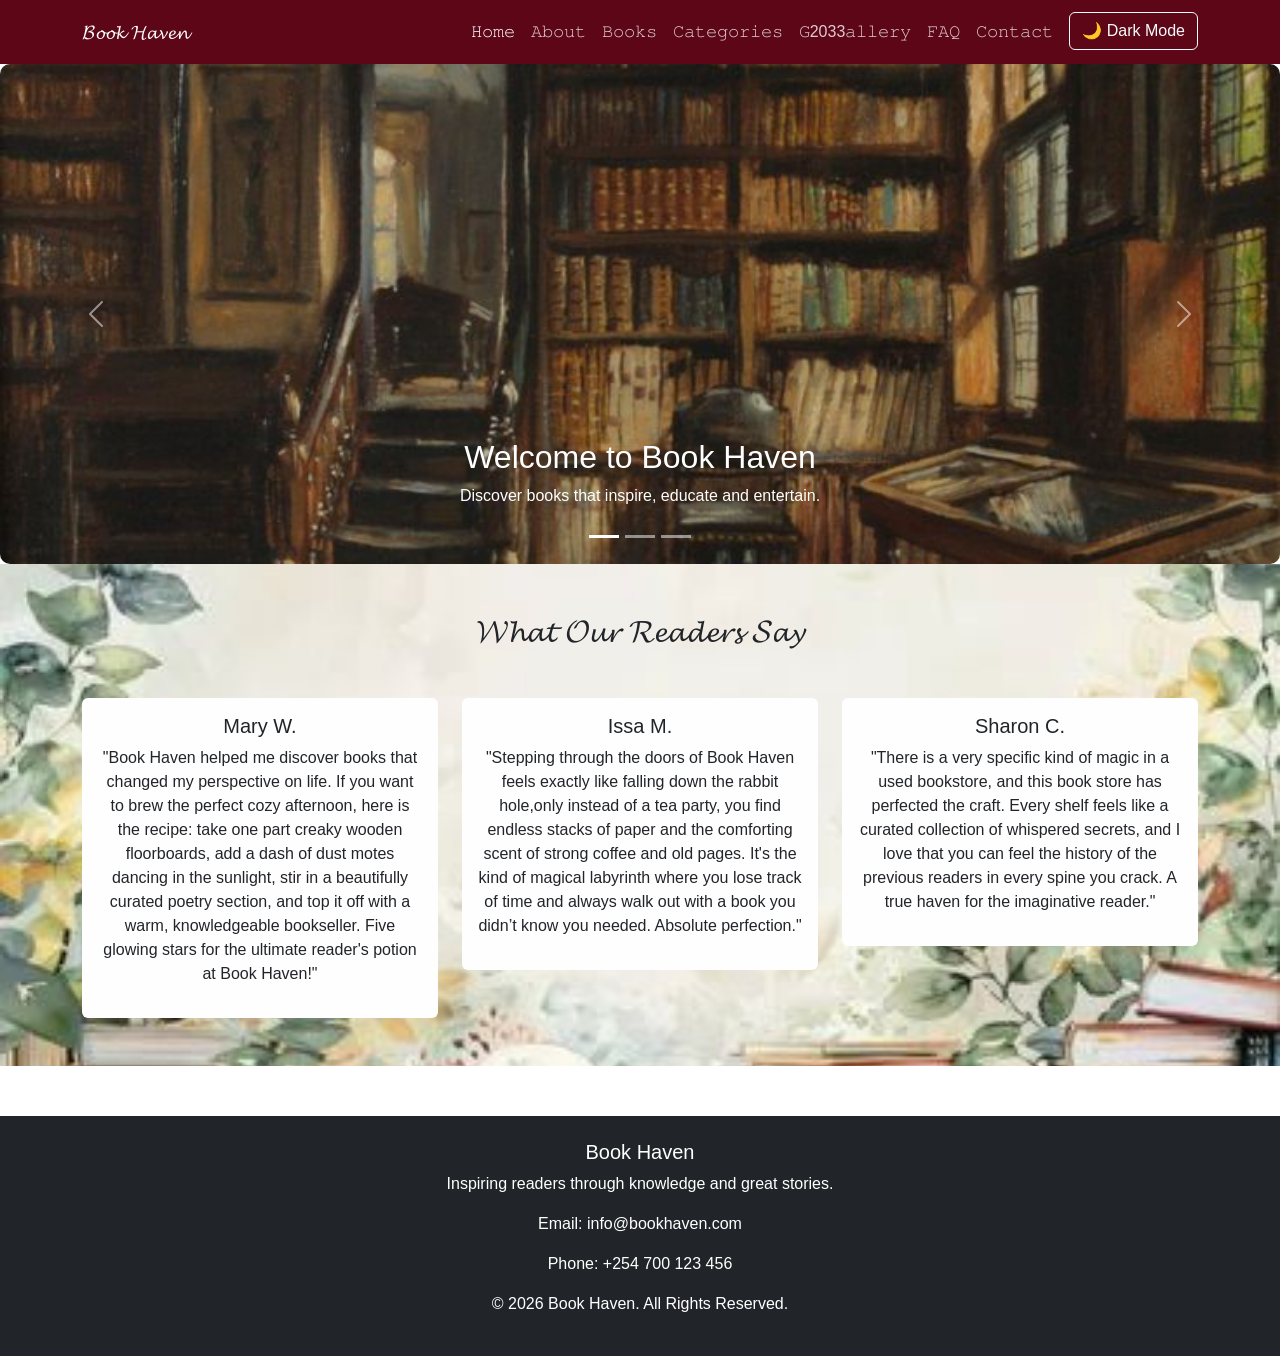
==== OnlineBookStore/index.html @ c1f51746 "Edited books page" ====
<!DOCTYPE html>
<html lang="en">
<head>
    <meta charset="UTF-8">
    <meta name="viewport" content="width=device-width, initial-scale=1.0">
    <title>Book Haven by Candy :) - Home</title>
    <link href="https://cdn.jsdelivr.net/npm/bootstrap@5.3.3/dist/css/bootstrap.min.css" rel="stylesheet">
    <link rel="stylesheet" href="css/style.css">
</head>
<body>

    <nav class="navbar navbar-expand-lg navbar-dark custom-navbar">
        <div class="container">
            <a class="navbar-brand" href="index.html">𝓑𝓸𝓸𝓴 𝓗𝓪𝓿𝓮𝓷</a>
            <button class="navbar-toggler" type="button" data-bs-toggle="collapse" data-bs-target="#navbarNav">
                <span class="navbar-toggler-icon"></span>
            </button>
            <div class="collapse navbar-collapse" id="navbarNav">
                <ul class="navbar-nav ms-auto">
                    <li class="nav-item">
                        <a class="nav-link active" href="index.html">𝙷𝚘𝚖𝚎</a>
                    </li>
                    <li class="nav-item">
                        <a class="nav-link" href="about.html">𝙰𝚋𝚘𝚞𝚝</a>
                    </li>
                    <li class="nav-item">
                        <a class="nav-link" href="books.html">𝙱𝚘𝚘𝚔𝚜</a>
                    </li>
                    <li class="nav-item">
                        <a class="nav-link" href="categories.html">𝙲𝚊𝚝𝚎𝚐𝚘𝚛𝚒𝚎𝚜</a>
                    </li>
                    <li class="nav-item">
                        <a class="nav-link" href="gallery.html">𝙶2033𝚊𝚕𝚕𝚎𝚛𝚢</a>
                    </li>
                    <li class="nav-item">
                        <a class="nav-link" href="faq.html">𝙵𝙰𝚀</a>
                    </li>
                    <li class="nav-item">
                        <a class="nav-link" href="contact.html">𝙲𝚘𝚗𝚝𝚊𝚌𝚝</a>
                    </li>
                    <li class="nav-item ms-2">
                        <button id="themeBtn" class="btn btn-outline-light">
                            🌙 Dark Mode
                        </button>
                    </li>
                </ul>
            </div>
        </div>
    </nav>

    <div id="bookCarousel" class="carousel slide" data-bs-ride="carousel">
        <div class="carousel-indicators">
            <button type="button" data-bs-target="#bookCarousel" data-bs-slide-to="0" class="active"></button>
            <button type="button" data-bs-target="#bookCarousel" data-bs-slide-to="1"></button>
            <button type="button" data-bs-target="#bookCarousel" data-bs-slide-to="2"></button>
        </div>
        <div class="carousel-inner">
            <div class="carousel-item active">
                <img src="images/carousel1.jpg" class="d-block w-100" alt="Book Haven Collection">
                <div class="carousel-caption d-none d-md-block">
                    <h2>Welcome to Book Haven</h2>
                    <p>Discover books that inspire, educate and entertain.</p>
                </div>
            </div>
            <div class="carousel-item">
                <img src="images/carousel2.jpg" class="d-block w-100" alt="Library Collection">
                <div class="carousel-caption d-none d-md-block">
                    <h2>Explore Amazing Books</h2>
                    <p>From fiction to self-help, find your next great read.</p>
                </div>
            </div>
            <div class="carousel-item">
                <img src="images/carousel3.jpg" class="d-block w-100" alt="Reading Corner">
                <div class="carousel-caption d-none d-md-block">
                    <h2>Your Reading Journey Starts Here</h2>
                    <p>Browse our collection and discover something new today.</p>
                </div>
            </div>
        </div>
        <button class="carousel-control-prev" type="button" data-bs-target="#bookCarousel" data-bs-slide="prev">
            <span class="carousel-control-prev-icon"></span>
            <span class="visually-hidden">Previous</span>
        </button>
        <button class="carousel-control-next" type="button" data-bs-target="#bookCarousel" data-bs-slide="next">
            <span class="carousel-control-next-icon"></span>
            <span class="visually-hidden">Next</span>
        </button>
    </div>

    <section class="testimonials py-5">
        <div class="container">
            <h2 class="text-center mb-5">𝓦𝓱𝓪𝓽 𝓞𝓾𝓻 𝓡𝓮𝓪𝓭𝓮𝓻𝓼 𝓢𝓪𝔂</h2>
            <div class="row g-4">
                <div class="col-md-4">
                    <div class="card p-3 text-center">
                        <h5>Mary W.</h5>
                        <p>"Book Haven helped me discover books that changed my perspective on life. If you want to brew the perfect cozy afternoon, here is the recipe: take one part creaky wooden floorboards, add a dash of dust motes dancing in the sunlight, stir in a beautifully curated poetry section, and top it off with a warm, knowledgeable bookseller. Five glowing stars for the ultimate reader's potion at Book Haven!"</p>
                    </div>
                </div>
                <div class="col-md-4">
                    <div class="card p-3 text-center">
                        <h5>Issa M.</h5>
                        <p>"Stepping through the doors of Book Haven feels exactly like falling down the rabbit hole,only instead of a tea party, you find endless stacks of paper and the comforting scent of strong coffee and old pages. It's the kind of magical labyrinth where you lose track of time and always walk out with a book you didn’t know you needed. Absolute perfection."</p>
                    </div>
                </div>
                <div class="col-md-4">
                    <div class="card p-3 text-center">
                        <h5>Sharon C.</h5>
                        <p>"There is a very specific kind of magic in a used bookstore, and this book store has perfected the craft. Every shelf feels like a curated collection of whispered secrets, and I love that you can feel the history of the previous readers in every spine you crack. A true haven for the imaginative reader."</p>
                    </div>
                </div>
            </div>
        </div>
    </section>

    <footer class="bg-dark text-white text-center p-4">
        <h5>Book Haven</h5>
        <p>Inspiring readers through knowledge and great stories.</p>
        <p>Email: info@bookhaven.com</p>
        <p>Phone: +254 700 123 456</p>
        <p>&copy; 2026 Book Haven. All Rights Reserved.</p>
    </footer>

    <script src="https://cdn.jsdelivr.net/npm/bootstrap@5.3.3/dist/js/bootstrap.bundle.min.js"></script>
    <script src="js/script.js"></script>
    <button id="topBtn" class="btn btn-primary">↑ Top</button>
</body>
</html>
---- OnlineBookStore/css/style.css ----
body {
    font-family: Arial, sans-serif;
}

.hero {
    min-height: 70vh;
}

footer {
    margin-top: 50px;
}
.card-img-top {
    width: 100%;
    object-fit: contain;
}
body {
    font-family: Arial, sans-serif;
}

.card img {
    height: 300px;
    object-fit: cover;
}

footer {
    margin-top: 50px;
}
.card-img-top {
    height: 350px;
    object-fit: cover;
}
.dark-mode {
    background-color: #121212;
    color: white;
}

.dark-mode .card {
    background-color: #1e1e1e;
    color: white;
}

.dark-mode footer {
    background-color: #000;

}
body {
    font-family: Arial, sans-serif;
}

.card-img-top {
    height: 350px;
    object-fit: cover;
}

.card {
    transition: transform 0.3s;
}

.card:hover {
    transform: scale(1.03);
}

.hero {
    min-height: 70vh;
}

footer {
    margin-top: 50px;
}

.dark-mode {
    background-color: #121212;
    color: white;
}

.dark-mode .card {
    background-color: #1e1e1e;
    color: white;
}

.dark-mode .navbar {
    background-color: #000 !important;
}

.dark-mode footer {
    background-color: #000;
}
.carousel-item img {
    object-fit: cover;
}

@media (max-width: 768px) {

    .carousel-item img {
        height: 300px;
    }

    h1 {
        font-size: 2rem;
    }

    h2 {
        font-size: 1.7rem;
    }
}
#topBtn {
    position: fixed;
    bottom: 20px;
    right: 20px;
    display: none;
}
.btn {
    transition: 0.3s;
}

.btn:hover {
    transform: scale(1.05);
}
.carousel-item img {
    height: 500px;
    object-fit: cover;
    border-radius: 10px;
}
.testimonials {
    background-image: url("../images/background1.jpg");
    background-size: cover;
    background-position: center;
    background-repeat: no-repeat;
    padding: 80px 0;
}
.testimonials .card {
    background-color: rgb(255, 254, 254);
    border: none;
}
.custom-navbar {
    background-color: #5c0618 !important;
    background-image: none !important;
    padding: 12px 0;
}

.custom-navbar .nav-link {
    color: rgba(255, 255, 255, 0.8) !important;
}

.custom-navbar .nav-link.active, 
.custom-navbar .nav-link:hover {
    color: #ffffff !important;
}

.custom-navbar .navbar-brand {
    color: #ffffff !important;
}

.book-img-container {
    height: 350px;
    overflow: hidden;
    background-color: #f8f9fa;
    display: flex;
    align-items: center;
    justify-content: center;
}

.book-cover {
    width: auto;
    height: 100%;
    object-fit: contain;
    transition: transform 0.3s ease;
    padding: 15px;
}

.card:hover .book-cover {
    transform: scale(1.04);
}
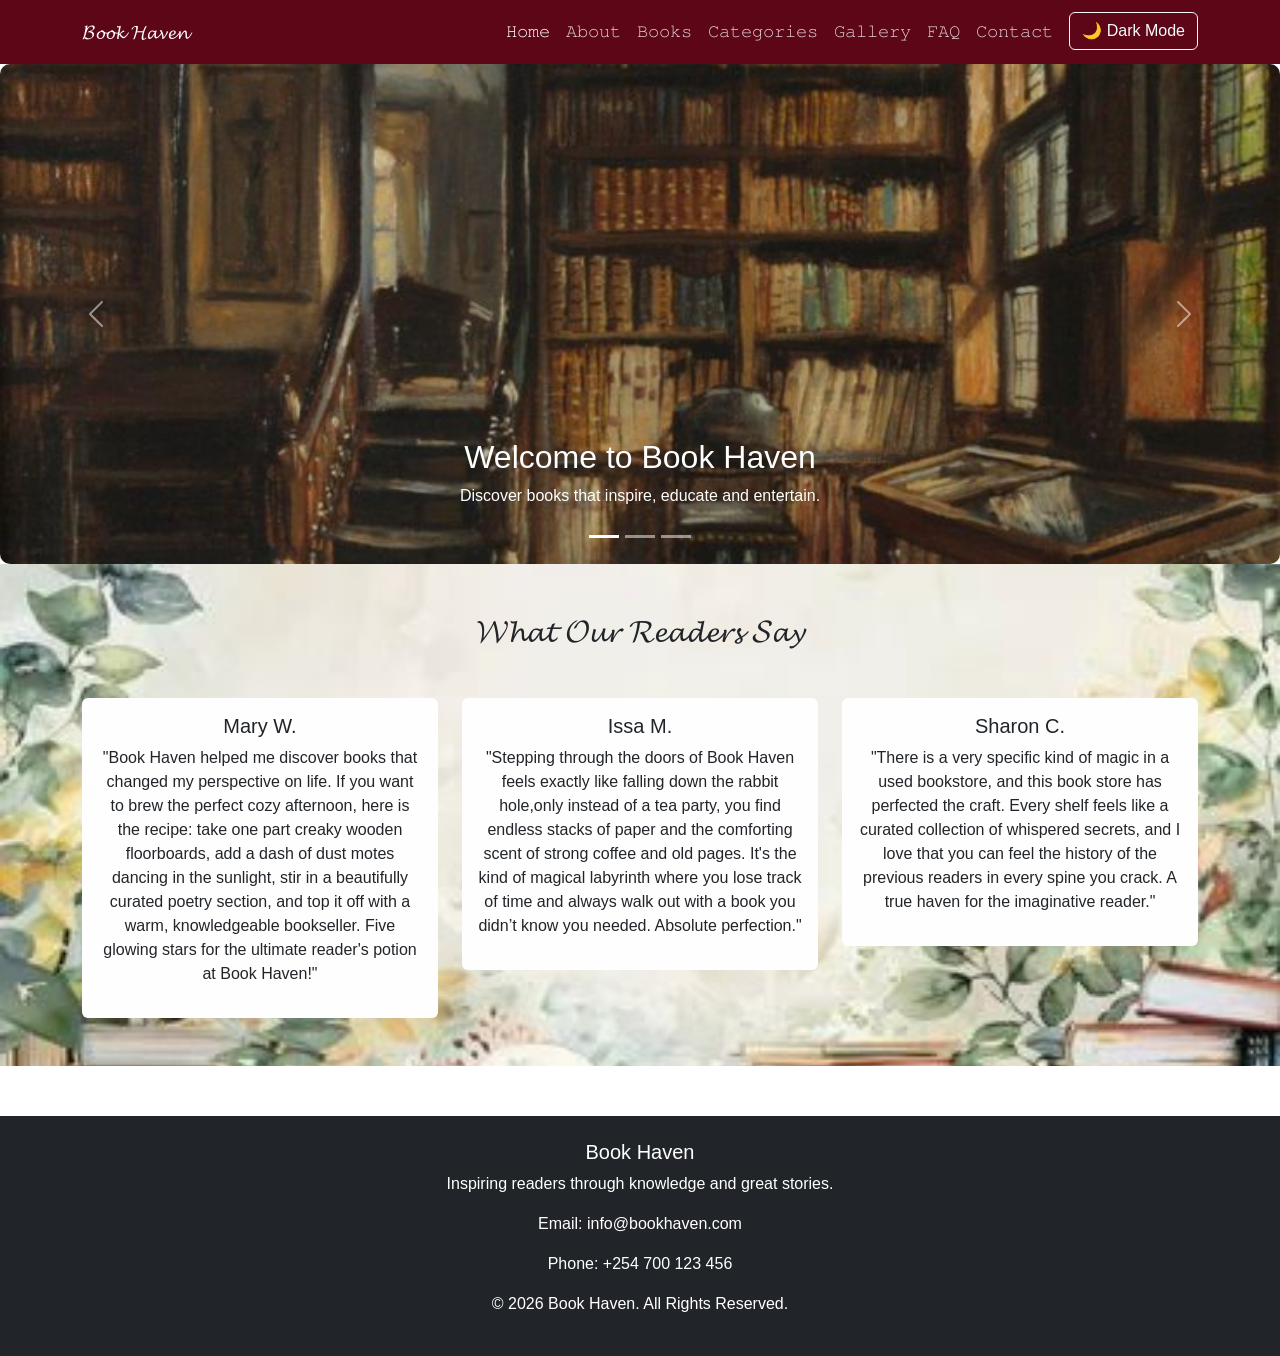
==== commit 5f5e4fb0: "Fixed Gallery name" ====
--- a/OnlineBookStore/index.html
+++ b/OnlineBookStore/index.html
@@ -30,7 +30,7 @@
                         <a class="nav-link" href="categories.html">𝙲𝚊𝚝𝚎𝚐𝚘𝚛𝚒𝚎𝚜</a>
                     </li>
                     <li class="nav-item">
-                        <a class="nav-link" href="gallery.html">𝙶2033𝚊𝚕𝚕𝚎𝚛𝚢</a>
+                        <a class="nav-link" href="gallery.html">𝙶𝚊𝚕𝚕𝚎𝚛𝚢</a>
                     </li>
                     <li class="nav-item">
                         <a class="nav-link" href="faq.html">𝙵𝙰𝚀</a>
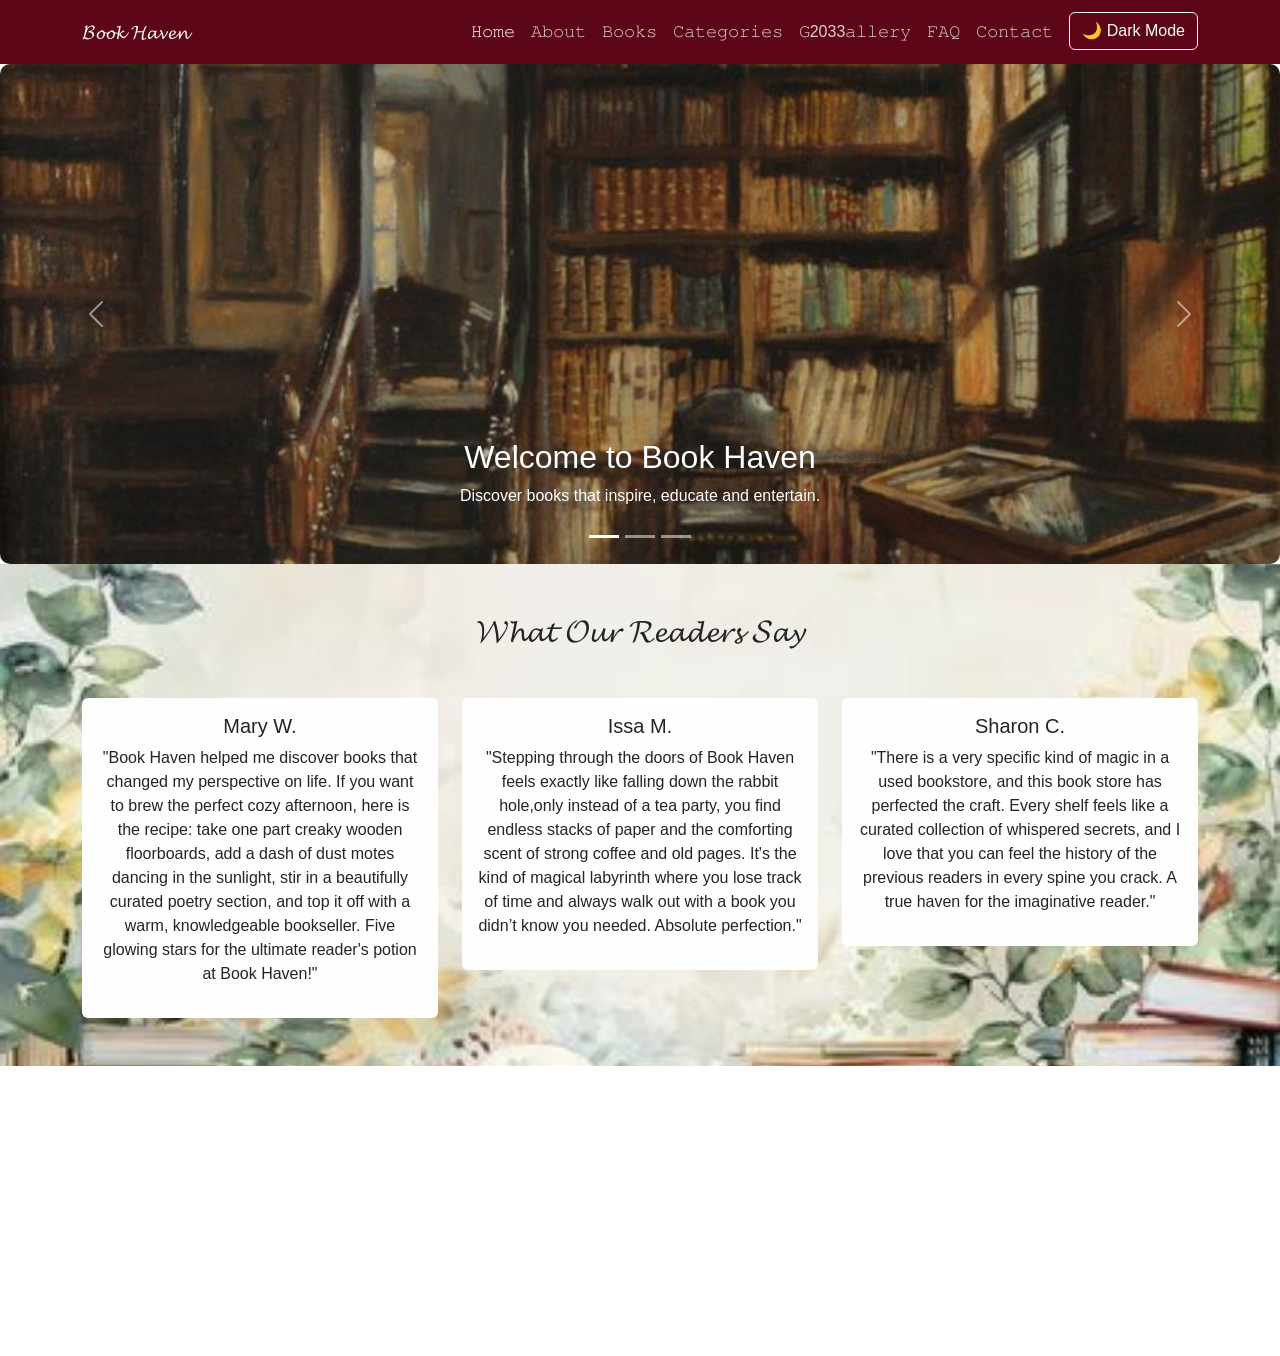
==== commit fa5371b6: "Fixed footer" ====
--- a/OnlineBookStore/index.html
+++ b/OnlineBookStore/index.html
@@ -30,7 +30,7 @@
                         <a class="nav-link" href="categories.html">𝙲𝚊𝚝𝚎𝚐𝚘𝚛𝚒𝚎𝚜</a>
                     </li>
                     <li class="nav-item">
-                        <a class="nav-link" href="gallery.html">𝙶𝚊𝚕𝚕𝚎𝚛𝚢</a>
+                        <a class="nav-link" href="gallery.html">𝙶2033𝚊𝚕𝚕𝚎𝚛𝚢</a>
                     </li>
                     <li class="nav-item">
                         <a class="nav-link" href="faq.html">𝙵𝙰𝚀</a>
@@ -113,7 +113,7 @@
         </div>
     </section>
 
-    <footer class="bg-dark text-white text-center p-4">
+    <footer class="custom-footer text-white text-center p-4">
         <h5>Book Haven</h5>
         <p>Inspiring readers through knowledge and great stories.</p>
         <p>Email: info@bookhaven.com</p>
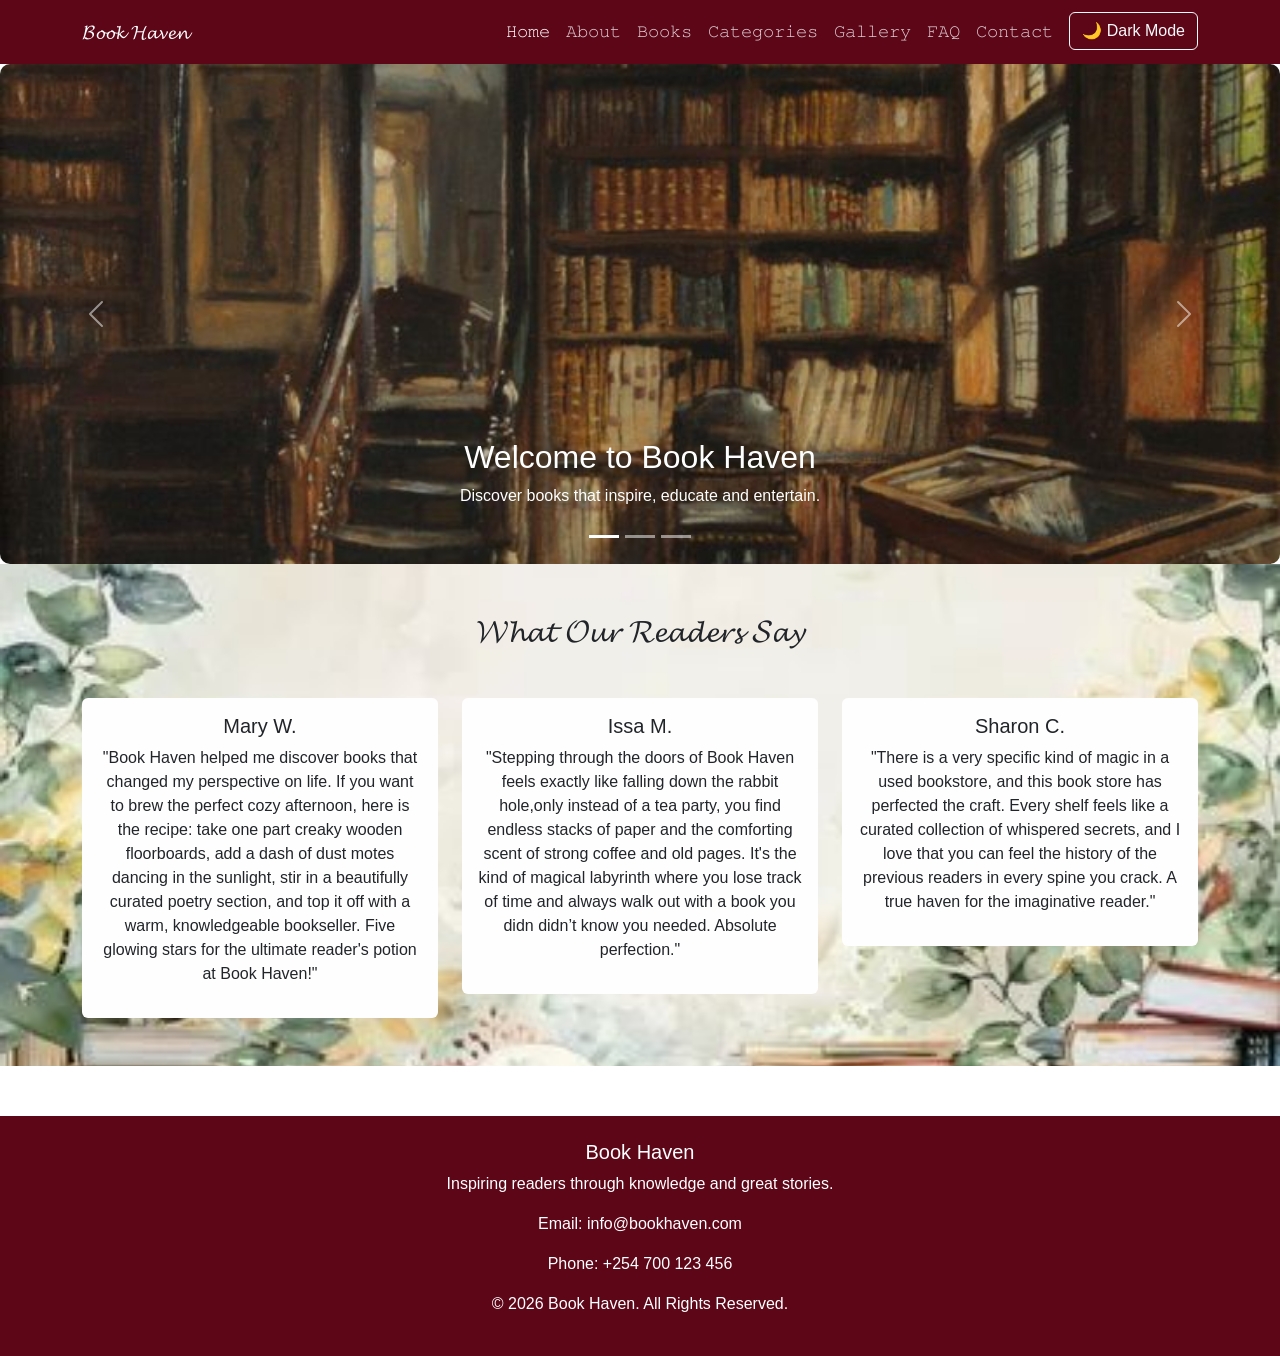
==== commit 015604a3: "Added colour to footer to match navbar" ====
--- a/OnlineBookStore/index.html
+++ b/OnlineBookStore/index.html
@@ -30,7 +30,7 @@
                         <a class="nav-link" href="categories.html">𝙲𝚊𝚝𝚎𝚐𝚘𝚛𝚒𝚎𝚜</a>
                     </li>
                     <li class="nav-item">
-                        <a class="nav-link" href="gallery.html">𝙶2033𝚊𝚕𝚕𝚎𝚛𝚢</a>
+                        <a class="nav-link" href="gallery.html">𝙶𝚊𝚕𝚕𝚎𝚛𝚢</a>
                     </li>
                     <li class="nav-item">
                         <a class="nav-link" href="faq.html">𝙵𝙰𝚀</a>
@@ -100,7 +100,7 @@
                 <div class="col-md-4">
                     <div class="card p-3 text-center">
                         <h5>Issa M.</h5>
-                        <p>"Stepping through the doors of Book Haven feels exactly like falling down the rabbit hole,only instead of a tea party, you find endless stacks of paper and the comforting scent of strong coffee and old pages. It's the kind of magical labyrinth where you lose track of time and always walk out with a book you didn’t know you needed. Absolute perfection."</p>
+                        <p>"Stepping through the doors of Book Haven feels exactly like falling down the rabbit hole,only instead of a tea party, you find endless stacks of paper and the comforting scent of strong coffee and old pages. It's the kind of magical labyrinth where you lose track of time and always walk out with a book you didn didn’t know you needed. Absolute perfection."</p>
                     </div>
                 </div>
                 <div class="col-md-4">
--- a/OnlineBookStore/css/style.css
+++ b/OnlineBookStore/css/style.css
@@ -151,6 +151,11 @@
     color: #ffffff !important;
 }
 
+.custom-footer {
+    background-color: #5c0618 !important;
+    background-image: none !important;
+}
+
 .book-img-container {
     height: 350px;
     overflow: hidden;
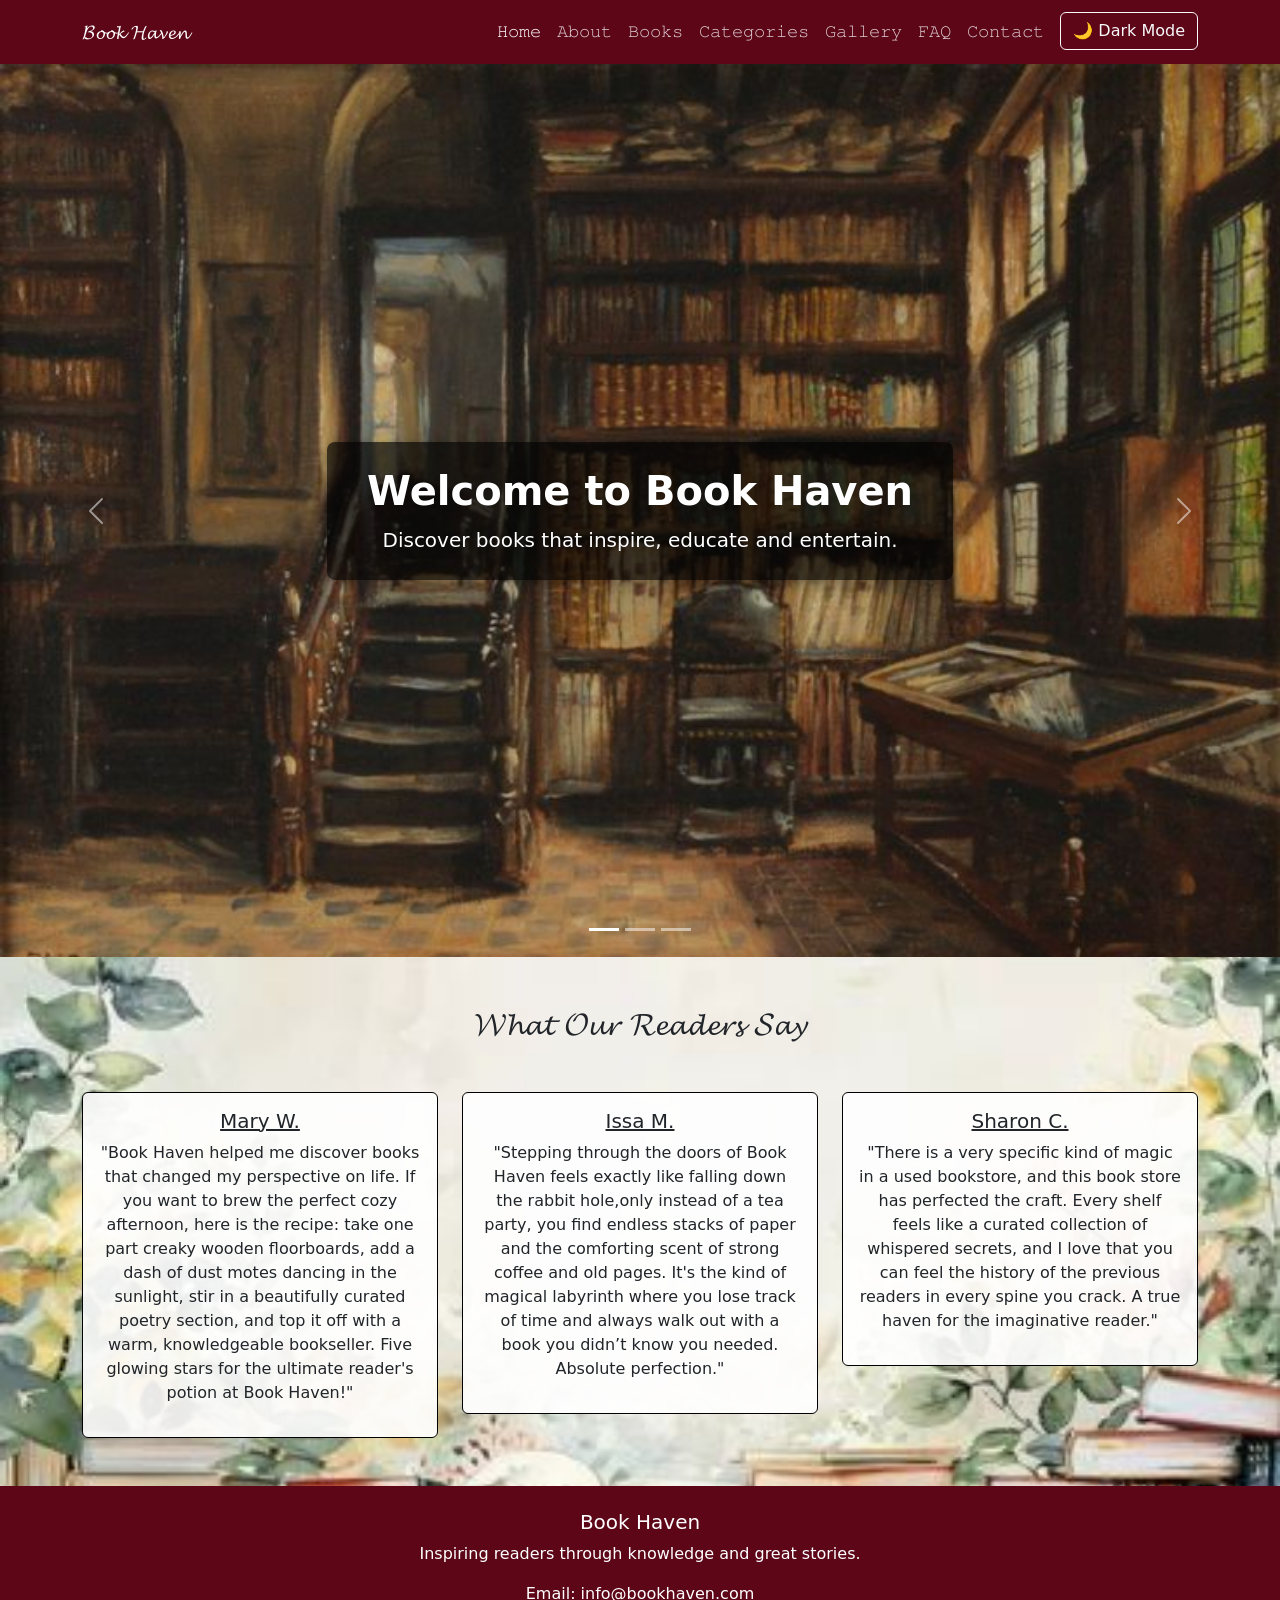
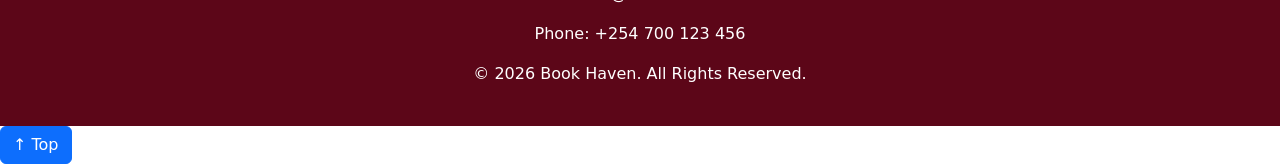
==== commit cc6f31e1: "Edited carousel" ====
--- a/OnlineBookStore/index.html
+++ b/OnlineBookStore/index.html
@@ -57,23 +57,29 @@
         <div class="carousel-inner">
             <div class="carousel-item active">
                 <img src="images/carousel1.jpg" class="d-block w-100" alt="Book Haven Collection">
-                <div class="carousel-caption d-none d-md-block">
-                    <h2>Welcome to Book Haven</h2>
-                    <p>Discover books that inspire, educate and entertain.</p>
+                <div class="carousel-caption">
+                    <div class="caption-box">
+                        <h2>Welcome to Book Haven</h2>
+                        <p>Discover books that inspire, educate and entertain.</p>
+                    </div>
                 </div>
             </div>
             <div class="carousel-item">
                 <img src="images/carousel2.jpg" class="d-block w-100" alt="Library Collection">
-                <div class="carousel-caption d-none d-md-block">
-                    <h2>Explore Amazing Books</h2>
-                    <p>From fiction to self-help, find your next great read.</p>
+                <div class="carousel-caption">
+                    <div class="caption-box">
+                        <h2>Explore Amazing Books</h2>
+                        <p>From fiction to self-help, find your next great read.</p>
+                    </div>
                 </div>
             </div>
             <div class="carousel-item">
                 <img src="images/carousel3.jpg" class="d-block w-100" alt="Reading Corner">
-                <div class="carousel-caption d-none d-md-block">
-                    <h2>Your Reading Journey Starts Here</h2>
-                    <p>Browse our collection and discover something new today.</p>
+                <div class="carousel-caption">
+                    <div class="caption-box">
+                        <h2>Your Reading Journey Starts Here</h2>
+                        <p>Browse our collection and discover something new today.</p>
+                    </div>
                 </div>
             </div>
         </div>
@@ -100,7 +106,7 @@
                 <div class="col-md-4">
                     <div class="card p-3 text-center">
                         <h5>Issa M.</h5>
-                        <p>"Stepping through the doors of Book Haven feels exactly like falling down the rabbit hole,only instead of a tea party, you find endless stacks of paper and the comforting scent of strong coffee and old pages. It's the kind of magical labyrinth where you lose track of time and always walk out with a book you didn didn’t know you needed. Absolute perfection."</p>
+                        <p>"Stepping through the doors of Book Haven feels exactly like falling down the rabbit hole,only instead of a tea party, you find endless stacks of paper and the comforting scent of strong coffee and old pages. It's the kind of magical labyrinth where you lose track of time and always walk out with a book you didn’t know you needed. Absolute perfection."</p>
                     </div>
                 </div>
                 <div class="col-md-4">
--- a/OnlineBookStore/css/style.css
+++ b/OnlineBookStore/css/style.css
@@ -1,159 +1,110 @@
-body {
-    font-family: Arial, sans-serif;
-}
+@import url('https://fonts.googleapis.com/css2?family=Playfair+Display:ital,wght@1,700&display=swap');
 
-.hero {
-    min-height: 70vh;
-}
-
-footer {
-    margin-top: 50px;
-}
-.card-img-top {
-    width: 100%;
-    object-fit: contain;
-}
-body {
-    font-family: Arial, sans-serif;
-}
-
-.card img {
-    height: 300px;
-    object-fit: cover;
-}
-
-footer {
-    margin-top: 50px;
-}
-.card-img-top {
-    height: 350px;
-    object-fit: cover;
-}
-.dark-mode {
-    background-color: #121212;
-    color: white;
-}
-
-.dark-mode .card {
-    background-color: #1e1e1e;
-    color: white;
-}
-
-.dark-mode footer {
-    background-color: #000;
-
-}
-body {
-    font-family: Arial, sans-serif;
-}
-
-.card-img-top {
-    height: 350px;
-    object-fit: cover;
-}
-
-.card {
-    transition: transform 0.3s;
-}
-
-.card:hover {
-    transform: scale(1.03);
-}
-
-.hero {
-    min-height: 70vh;
-}
-
-footer {
-    margin-top: 50px;
-}
-
-.dark-mode {
-    background-color: #121212;
-    color: white;
-}
-
-.dark-mode .card {
-    background-color: #1e1e1e;
-    color: white;
-}
-
-.dark-mode .navbar {
-    background-color: #000 !important;
-}
-
-.dark-mode footer {
-    background-color: #000;
-}
-.carousel-item img {
-    object-fit: cover;
-}
-
-@media (max-width: 768px) {
-
-    .carousel-item img {
-        height: 300px;
-    }
-
-    h1 {
-        font-size: 2rem;
-    }
-
-    h2 {
-        font-size: 1.7rem;
-    }
-}
-#topBtn {
-    position: fixed;
-    bottom: 20px;
-    right: 20px;
-    display: none;
-}
-.btn {
-    transition: 0.3s;
-}
-
-.btn:hover {
-    transform: scale(1.05);
-}
-.carousel-item img {
-    height: 500px;
-    object-fit: cover;
-    border-radius: 10px;
-}
-.testimonials {
-    background-image: url("../images/background1.jpg");
-    background-size: cover;
-    background-position: center;
-    background-repeat: no-repeat;
-    padding: 80px 0;
-}
-.testimonials .card {
-    background-color: rgb(255, 254, 254);
-    border: none;
-}
-.custom-navbar {
+.custom-navbar, 
+nav.navbar, 
+.navbar.navbar-expand-lg {
     background-color: #5c0618 !important;
     background-image: none !important;
     padding: 12px 0;
 }
 
-.custom-navbar .nav-link {
+.custom-navbar .nav-link,
+nav.navbar .nav-link {
     color: rgba(255, 255, 255, 0.8) !important;
 }
 
 .custom-navbar .nav-link.active, 
-.custom-navbar .nav-link:hover {
+.custom-navbar .nav-link:hover,
+nav.navbar .nav-link.active,
+nav.navbar .nav-link:hover {
     color: #ffffff !important;
 }
 
-.custom-navbar .navbar-brand {
+.custom-navbar .navbar-brand,
+nav.navbar .navbar-brand {
     color: #ffffff !important;
 }
 
-.custom-footer {
+.carousel-caption {
+    top: 50% !important;
+    bottom: auto !important;
+    transform: translateY(-50%) !important;
+    display: flex !important;
+    justify-content: center;
+    align-items: center;
+    width: 100%;
+    left: 0 !important;
+    right: 0 !important;
+    padding: 0 15px;
+}
+
+.caption-box {
+    background-color: rgba(0, 0, 0, 0.65) !important;
+    padding: 25px 40px;
+    border-radius: 8px;
+    max-width: 700px;
+    box-shadow: 0 4px 15px rgba(0,0,0,0.3);
+}
+
+.caption-box h2 {
+    font-size: 2.5rem;
+    font-weight: 700;
+    margin-bottom: 10px;
+}
+
+.caption-box p {
+    font-size: 1.25rem;
+    margin: 0;
+}
+
+.custom-footer,
+footer {
     background-color: #5c0618 !important;
     background-image: none !important;
+}
+
+.testimonials {
+    background-image: url('../images/background1.jpg') !important;
+    background-size: cover !important;
+    background-position: center !important;
+    background-repeat: no-repeat !important;
+}
+
+.testimonials .card {
+    border: 1px solid #000000 !important;
+    background-color: rgba(255, 255, 255, 0.9) !important;
+}
+
+.testimonials .card h5 {
+    text-decoration: underline !important;
+}
+
+.about-page {
+    background-image: url('../images/background2.jpg') !important;
+    background-size: cover !important;
+    background-position: center !important;
+    background-attachment: fixed !important;
+    background-repeat: no-repeat !important;
+}
+
+.script-font {
+    font-family: 'Playfair Display', serif !important;
+    font-style: italic !important;
+    font-weight: 700 !important;
+}
+
+.header-box {
+    box-shadow: 0 4px 6px rgba(0,0,0,0.1);
+}
+
+.team-card {
+    border: 1px solid #000000 !important;
+    border-radius: 4px !important;
+    background-color: rgba(255, 255, 255, 0.9) !important;
+}
+
+.team-card h5 {
+    text-decoration: underline !important;
 }
 
 .book-img-container {
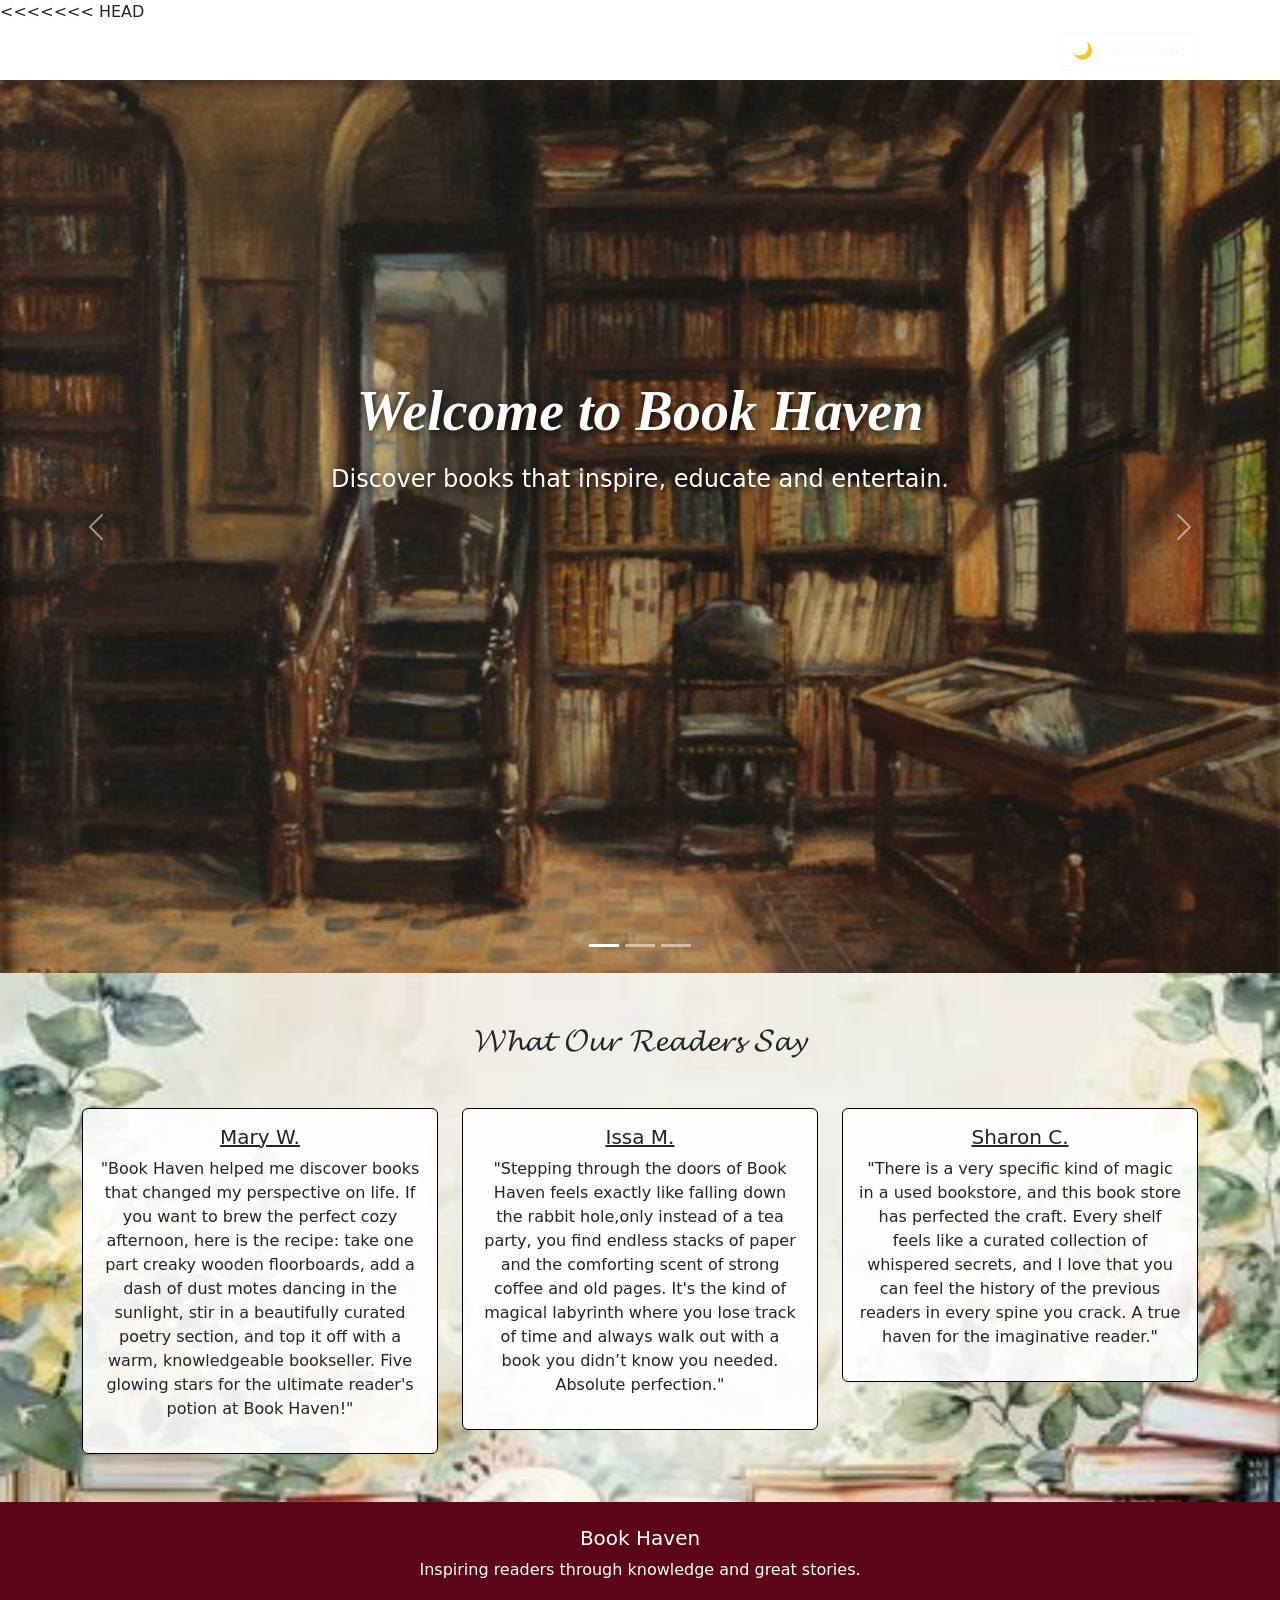
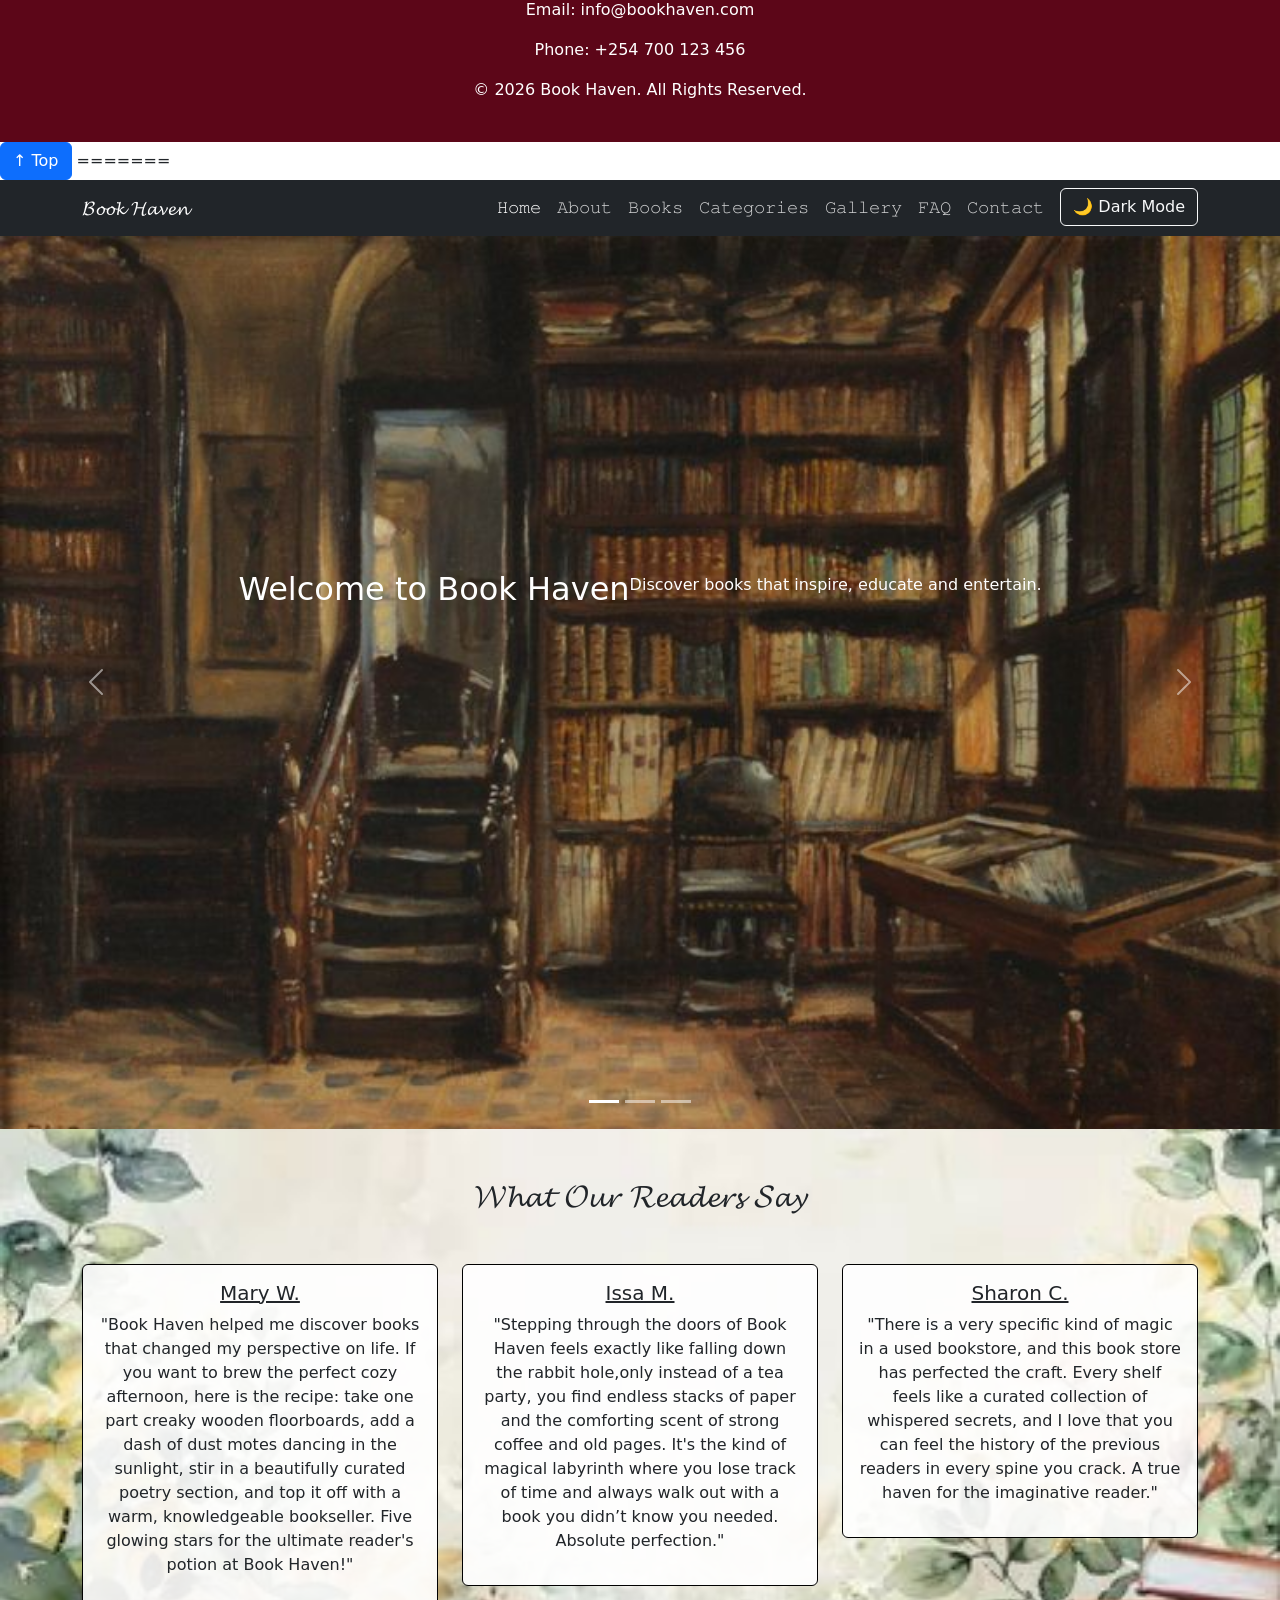
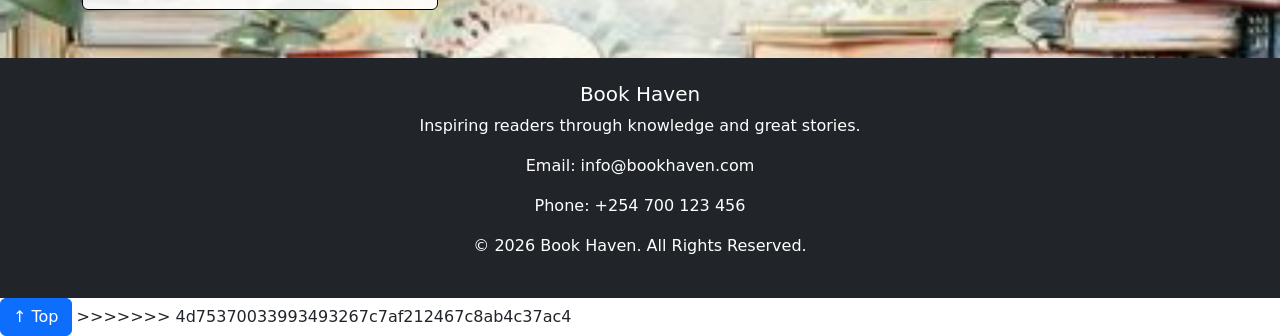
==== commit aa8a0d77: "Resolved conflicts by keeping local laptop versions" ====
--- a/OnlineBookStore/index.html
+++ b/OnlineBookStore/index.html
@@ -1,3 +1,4 @@
+<<<<<<< HEAD
 <!DOCTYPE html>
 <html lang="en">
 <head>
@@ -131,4 +132,239 @@
     <script src="js/script.js"></script>
     <button id="topBtn" class="btn btn-primary">↑ Top</button>
 </body>
+=======
+<!DOCTYPE html>
+<html lang="en">
+<head>
+    <meta charset="UTF-8">
+    <meta name="viewport" content="width=device-width, initial-scale=1.0">
+    <title>Book Haven by Candy :) - Home</title>
+
+    <!-- Bootstrap CSS -->
+    <link href="https://cdn.jsdelivr.net/npm/bootstrap@5.3.3/dist/css/bootstrap.min.css" rel="stylesheet">
+
+    <!-- Custom CSS -->
+    <link rel="stylesheet" href="css/style.css">
+</head>
+<body>
+
+    <!-- Navigation Bar -->
+    <nav class="navbar navbar-expand-lg navbar-dark bg-dark">
+        <div class="container">
+            <a class="navbar-brand" href="index.html">𝓑𝓸𝓸𝓴 𝓗𝓪𝓿𝓮𝓷</a>
+
+            <button class="navbar-toggler" type="button"
+                    data-bs-toggle="collapse"
+                    data-bs-target="#navbarNav">
+                <span class="navbar-toggler-icon"></span>
+            </button>
+
+            <div class="collapse navbar-collapse"
+                 id="navbarNav">
+
+                <ul class="navbar-nav ms-auto">
+                    <li class="nav-item">
+                        <a class="nav-link active"
+                           href="index.html">𝙷𝚘𝚖𝚎</a>
+                    </li>
+
+                    <li class="nav-item">
+                        <a class="nav-link"
+                           href="about.html">𝙰𝚋𝚘𝚞𝚝</a>
+                    </li>
+
+                    <li class="nav-item">
+                        <a class="nav-link"
+                           href="books.html">𝙱𝚘𝚘𝚔𝚜</a>
+                    </li>
+
+                    <li class="nav-item">
+                        <a class="nav-link"
+                           href="categories.html">𝙲𝚊𝚝𝚎𝚐𝚘𝚛𝚒𝚎𝚜</a>
+                    </li>
+
+                    <li class="nav-item">
+                        <a class="nav-link"
+                           href="gallery.html">𝙶𝚊𝚕𝚕𝚎𝚛𝚢</a>
+                    </li>
+
+                    <li class="nav-item">
+                        <a class="nav-link"
+                           href="faq.html">𝙵𝙰𝚀</a>
+                    </li>
+
+                    <li class="nav-item">
+                        <a class="nav-link"
+                           href="contact.html">𝙲𝚘𝚗𝚝𝚊𝚌𝚝</a>
+                    </li>
+               <li class="nav-item ms-2">
+    <button id="themeBtn" class="btn btn-outline-light">
+        🌙 Dark Mode
+    </button>
+</li>
+                </ul>
+
+            </div>
+        </div>
+    </nav>
+
+   <!-- Hero Carousel -->
+<!-- Hero Carousel -->
+<div id="bookCarousel" class="carousel slide" data-bs-ride="carousel">
+
+    <!-- Indicators -->
+    <div class="carousel-indicators">
+        <button type="button"
+                data-bs-target="#bookCarousel"
+                data-bs-slide-to="0"
+                class="active"></button>
+
+        <button type="button"
+                data-bs-target="#bookCarousel"
+                data-bs-slide-to="1"></button>
+
+        <button type="button"
+                data-bs-target="#bookCarousel"
+                data-bs-slide-to="2"></button>
+    </div>
+
+    <!-- Slides -->
+    <div class="carousel-inner">
+
+        <div class="carousel-item active">
+            <img src="images/carousel1.jpg"
+                 class="d-block w-100"
+                 alt="Book Haven Collection">
+
+            <div class="carousel-caption d-none d-md-block">
+                <h2>Welcome to Book Haven</h2>
+                <p>Discover books that inspire, educate and entertain.</p>
+            </div>
+        </div>
+
+        <div class="carousel-item">
+            <img src="images/carousel2.jpg"
+                 class="d-block w-100"
+                 alt="Library Collection">
+
+            <div class="carousel-caption d-none d-md-block">
+                <h2>Explore Amazing Books</h2>
+                <p>From fiction to self-help, find your next great read.</p>
+            </div>
+        </div>
+
+        <div class="carousel-item">
+            <img src="images/carousel3.jpg"
+                 class="d-block w-100"
+                 alt="Reading Corner">
+
+            <div class="carousel-caption d-none d-md-block">
+                <h2>Your Reading Journey Starts Here</h2>
+                <p>Browse our collection and discover something new today.</p>
+            </div>
+        </div>
+
+    </div>
+
+    <!-- Previous Button -->
+    <button class="carousel-control-prev"
+            type="button"
+            data-bs-target="#bookCarousel"
+            data-bs-slide="prev">
+
+        <span class="carousel-control-prev-icon"></span>
+
+        <span class="visually-hidden">
+            Previous
+        </span>
+    </button>
+
+    <!-- Next Button -->
+    <button class="carousel-control-next"
+            type="button"
+            data-bs-target="#bookCarousel"
+            data-bs-slide="next">
+
+        <span class="carousel-control-next-icon"></span>
+
+        <span class="visually-hidden">
+            Next
+        </span>
+    </button>
+
+</div>
+    </section>
+
+    <section class="testimonials py-5">
+    <div class="container">
+
+    <h2 class="text-center mb-5">
+       𝓦𝓱𝓪𝓽 𝓞𝓾𝓻 𝓡𝓮𝓪𝓭𝓮𝓻𝓼 𝓢𝓪𝔂
+    </h2>
+
+    <div class="row g-4">
+
+        <div class="col-md-4">
+            <div class="card p-3 text-center">
+                <h5>Mary W.</h5>
+                <p>
+                    "Book Haven helped me discover books that
+                    changed my perspective on life. If you want to brew the perfect cozy afternoon, here is the recipe: take one part creaky wooden floorboards, add a dash of dust motes dancing in the sunlight, stir in a beautifully curated poetry section, and top it off with a warm, knowledgeable bookseller. Five glowing stars for the ultimate reader's potion at Book Haven!"
+                </p>
+            </div>
+        </div>
+
+        <div class="col-md-4">
+            <div class="card p-3 text-center">
+                <h5>Issa M.</h5>
+                <p>
+                   "Stepping through the doors of Book Haven feels exactly like falling down the rabbit hole,only instead of a tea party, you find endless stacks of paper and the comforting scent of strong coffee and old pages. It's the kind of magical labyrinth where you lose track of time and always walk out with a book you didn’t know you needed. Absolute perfection."
+                </p>
+            </div>
+        </div>
+
+        <div class="col-md-4">
+            <div class="card p-3 text-center">
+                <h5>Sharon C.</h5>
+                <p>
+                    "There is a very specific kind of magic in a used bookstore, and this book store has perfected the craft. Every shelf feels like a curated collection of whispered secrets, and I love that you can feel the history of the previous readers in every spine you crack. A true haven for the imaginative reader."
+                </p>
+            </div>
+        </div>
+
+    </div>
+</section>
+
+    <!-- Footer -->
+    <footer class="bg-dark text-white text-center p-4">
+    <h5>Book Haven</h5>
+
+    <p>
+        Inspiring readers through knowledge and great stories.
+    </p>
+
+    <p>
+        Email: info@bookhaven.com
+    </p>
+
+    <p>
+        Phone: +254 700 123 456
+    </p>
+
+    <p>
+        &copy; 2026 Book Haven. All Rights Reserved.
+    </p>
+</footer>
+
+    <!-- Bootstrap JS -->
+    <script src="https://cdn.jsdelivr.net/npm/bootstrap@5.3.3/dist/js/bootstrap.bundle.min.js"></script>
+
+    <!-- Custom JS -->
+    <script src="js/script.js"></script>
+
+    <button id="topBtn" class="btn btn-primary">
+    ↑ Top
+</button>
+</body>
+>>>>>>> 4d75370033993493267c7af212467c8ab4c37ac4
 </html>
--- a/OnlineBookStore/css/style.css
+++ b/OnlineBookStore/css/style.css
@@ -1,3 +1,4 @@
+<<<<<<< HEAD
 @import url('https://fonts.googleapis.com/css2?family=Playfair+Display:ital,wght@1,700&display=swap');
 
 .custom-navbar, 
@@ -26,7 +27,7 @@
 }
 
 .carousel-caption {
-    top: 50% !important;
+    top: 40% !important;
     bottom: auto !important;
     transform: translateY(-50%) !important;
     display: flex !important;
@@ -39,22 +40,27 @@
 }
 
 .caption-box {
-    background-color: rgba(0, 0, 0, 0.65) !important;
-    padding: 25px 40px;
-    border-radius: 8px;
-    max-width: 700px;
-    box-shadow: 0 4px 15px rgba(0,0,0,0.3);
+    background-color: transparent !important;
+    padding: 0;
+    border-radius: 0;
+    max-width: 800px;
+    box-shadow: none !important;
+    text-shadow: 2px 2px 8px rgba(0, 0, 0, 0.85);
 }
 
 .caption-box h2 {
-    font-size: 2.5rem;
-    font-weight: 700;
-    margin-bottom: 10px;
+    font-family: 'Playfair Display', serif !important;
+    font-style: italic !important;
+    font-weight: 700 !important;
+    font-size: 3.5rem;
+    margin-bottom: 15px;
+    color: #ffffff !important;
 }
 
 .caption-box p {
-    font-size: 1.25rem;
+    font-size: 1.5rem;
     margin: 0;
+    color: #ffffff !important;
 }
 
 .custom-footer,
@@ -87,12 +93,62 @@
     background-repeat: no-repeat !important;
 }
 
+.books-page {
+    background-image: url('../images/booksbackground.jpg') !important;
+    background-size: cover !important;
+    background-position: center !important;
+    background-attachment: fixed !important;
+    background-repeat: no-repeat !important;
+}
+
+.categories-page {
+    background-image: url('../images/categorybackground.jpg') !important;
+    background-size: cover !important;
+    background-position: center !important;
+    background-attachment: fixed !important;
+    background-repeat: no-repeat !important;
+}
+
+.gallery-page {
+    background-image: url('../images/gallerybackground.jpg') !important;
+    background-size: cover !important;
+    background-position: center !important;
+    background-attachment: fixed !important;
+    background-repeat: no-repeat !important;
+}
+
+.faq-page {
+    background-image: url('../images/FAQbackground.jpg') !important;
+    background-size: cover !important;
+    background-position: center !important;
+    background-attachment: fixed !important;
+    background-repeat: no-repeat !important;
+}
+
+/* Specific styling for the Contact Page Backdrop */
+.contact-page {
+    background-image: url('../images/contactbackground.jpg') !important;
+    background-size: cover !important;
+    background-position: center !important;
+    background-attachment: fixed !important;
+    background-repeat: no-repeat !important;
+}
+
 .script-font {
     font-family: 'Playfair Display', serif !important;
     font-style: italic !important;
     font-weight: 700 !important;
 }
 
+.header-box .faq-main-title,
+.header-box .contact-main-title {
+    font-family: 'Playfair Display', serif !important;
+    font-style: italic !important;
+    font-weight: 700 !important;
+    color: #000000 !important;
+    text-shadow: none !important;
+}
+
 .header-box {
     box-shadow: 0 4px 6px rgba(0,0,0,0.1);
 }
@@ -100,17 +156,41 @@
 .team-card {
     border: 1px solid #000000 !important;
     border-radius: 4px !important;
-    background-color: rgba(255, 255, 255, 0.9) !important;
+    background-color: rgba(0, 0, 0, 0.75) !important;
+    color: #ffffff !important;
 }
 
 .team-card h5 {
-    text-decoration: underline !important;
+    text-decoration: none !important;
+    color: #ffffff !important;
+}
+
+.team-card .text-muted,
+.team-card .text-light {
+    color: rgba(255, 255, 255, 0.7) !important;
+}
+
+.category-card {
+    border: 2px solid #000000 !important;
+    border-radius: 6px !important;
+    background-color: rgba(255, 255, 255, 0.35) !important;
+    color: #000000 !important;
+    text-shadow: none !important;
+}
+
+.category-card h5 {
+    text-decoration: none !important;
+    color: #000000 !important;
+}
+
+.category-card p {
+    color: #000000 !important;
 }
 
 .book-img-container {
     height: 350px;
     overflow: hidden;
-    background-color: #f8f9fa;
+    background-color: rgba(255, 255, 255, 0.15);
     display: flex;
     align-items: center;
     justify-content: center;
@@ -126,4 +206,332 @@
 
 .card:hover .book-cover {
     transform: scale(1.04);
+}
+
+.gallery-img-frame {
+    display: inline-block;
+    padding: 10px;
+    background: rgba(255, 255, 255, 0.15);
+    border: 1px solid rgba(255, 255, 255, 0.3);
+    border-radius: 8px;
+    box-shadow: 0 10px 25px rgba(0,0,0,0.5);
+    transition: all 0.4s ease;
+}
+
+.gallery-cover {
+    height: 280px;
+    width: auto;
+    object-fit: contain;
+    border-radius: 4px;
+    transition: transform 0.4s ease;
+}
+
+.gallery-row:hover .gallery-img-frame {
+    transform: translateY(-8px);
+    box-shadow: 0 15px 35px rgba(0,0,0,0.6);
+    border-color: #5c0618;
+}
+
+.gallery-details-box {
+    background-color: rgba(255, 255, 255, 0.45) !important;
+    backdrop-filter: blur(5px);
+    box-shadow: 0 4px 15px rgba(0, 0, 0, 0.1);
+    transition: background-color 0.3s ease;
+}
+
+.gallery-row:hover .gallery-details-box {
+    background-color: rgba(255, 255, 255, 0.6) !important;
+}
+
+.gallery-title {
+    font-family: 'Playfair Display', serif;
+    font-weight: 700;
+    color: #000000;
+    margin: 0;
+    font-size: 1.8rem;
+    letter-spacing: 0.5px;
+}
+
+.gallery-divider {
+    display: block;
+    width: 60px;
+    height: 3px;
+    background-color: #5c0618;
+    margin-top: 12px;
+    transition: width 0.3s ease;
+}
+
+.gallery-row:hover .gallery-divider {
+    width: 120px;
+}
+
+.custom-faq-accordion {
+    background: transparent;
+}
+
+.faq-item {
+    background-color: rgba(255, 255, 255, 0.4) !important;
+    backdrop-filter: blur(6px);
+    border: 2px solid #000000 !important;
+    border-radius: 8px !important;
+    overflow: hidden;
+    transition: transform 0.3s ease, box-shadow 0.3s ease;
+}
+
+.faq-item:hover {
+    transform: translateY(-2px);
+    box-shadow: 0 6px 20px rgba(0, 0, 0, 0.15);
+    background-color: rgba(255, 255, 255, 0.5) !important;
+}
+
+.faq-btn {
+    background-color: transparent !important;
+    color: #000000 !important;
+    font-weight: 700;
+    font-size: 1.15rem;
+    padding: 20px;
+    box-shadow: none !important;
+    border: none !important;
+    transition: color 0.3s ease;
+}
+
+.faq-btn:not(.collapsed) {
+    color: #5c0618 !important;
+    border-bottom: 1px solid rgba(0, 0, 0, 0.1) !important;
+}
+
+.faq-btn::after {
+    filter: brightness(0);
+}
+
+.faq-body {
+    background-color: rgba(255, 255, 255, 0.25) !important;
+    color: #000000 !important;
+    padding: 20px;
+    font-size: 1.05rem;
+    line-height: 1.6;
+    border-top: 1px solid rgba(0, 0, 0, 0.15);
+}
+
+/* New Surprise Aesthetic Contact Page Elements */
+.contact-glass-card {
+    background-color: rgba(255, 255, 255, 0.45) !important; /* Blends flawlessly into category styling styles */
+    backdrop-filter: blur(8px);
+    transition: transform 0.3s ease, box-shadow 0.3s ease;
+}
+
+.contact-glass-card:hover {
+    transform: translateY(-3px);
+    box-shadow: 0 12px 30px rgba(0, 0, 0, 0.15) !important;
+}
+
+/* Minimalist floating form underline input layout architecture */
+.contact-input {
+    width: 100%;
+    padding: 10px 0;
+    font-size: 1.05rem;
+    color: #000000;
+    background: transparent;
+    border: none;
+    border-bottom: 2px solid #000000;
+    outline: none;
+    transition: border-color 0.3s ease;
+}
+
+.contact-textarea {
+    resize: none;
+}
+
+/* Floating validation logic handler */
+.contact-label {
+    position: absolute;
+    top: 10px;
+    left: 0;
+    font-size: 1.05rem;
+    color: rgba(0, 0, 0, 0.6);
+    pointer-events: none;
+    transition: all 0.3s ease;
+}
+
+.contact-input:focus ~ .contact-label,
+.contact-input:not(:placeholder-shown) ~ .contact-label {
+    top: -18px;
+    font-size: 0.85rem;
+    color: #5c0618;
+    font-weight: bold;
+}
+
+.contact-input:focus {
+    border-bottom-color: #5c0618;
+}
+
+.aesthetic-submit-btn {
+    font-weight: bold;
+    letter-spacing: 1px;
+    text-transform: uppercase;
+    transition: background-color 0.3s ease, transform 0.2s ease;
+}
+
+.aesthetic-submit-btn:hover {
+    background-color: #5c0618 !important;
+    transform: scale(1.02);
+}
+
+.mini-map-frame {
+    height: 150px;
+    background: rgba(0, 0, 0, 0.05);
+    display: flex;
+    align-items: center;
+    justify-content: center;
+    position: relative;
+    overflow: hidden;
+}
+
+/* Subtle blueprint background effect for the map preview framework */
+.mini-map-frame::before {
+    content: '';
+    position: absolute;
+    width: 100%;
+    height: 100%;
+    opacity: 0.15;
+    background-image: radial-gradient(#000 1px, transparent 1px);
+    background-size: 16px 16px;
+}
+body.dark-theme .book-price-tag {
+    color: #ffffff !important;
+=======
+body {
+    font-family: Arial, sans-serif;
+}
+
+.hero {
+    min-height: 70vh;
+}
+
+footer {
+    margin-top: 50px;
+}
+.card-img-top {
+    width: 100%;
+    object-fit: contain;
+}
+body {
+    font-family: Arial, sans-serif;
+}
+
+.card img {
+    height: 300px;
+    object-fit: cover;
+}
+
+footer {
+    margin-top: 50px;
+}
+.card-img-top {
+    height: 350px;
+    object-fit: cover;
+}
+.dark-mode {
+    background-color: #121212;
+    color: white;
+}
+
+.dark-mode .card {
+    background-color: #1e1e1e;
+    color: white;
+}
+
+.dark-mode footer {
+    background-color: #000;
+
+}
+body {
+    font-family: Arial, sans-serif;
+}
+
+.card-img-top {
+    height: 350px;
+    object-fit: cover;
+}
+
+.card {
+    transition: transform 0.3s;
+}
+
+.card:hover {
+    transform: scale(1.03);
+}
+
+.hero {
+    min-height: 70vh;
+}
+
+footer {
+    margin-top: 50px;
+}
+
+.dark-mode {
+    background-color: #121212;
+    color: white;
+}
+
+.dark-mode .card {
+    background-color: #1e1e1e;
+    color: white;
+}
+
+.dark-mode .navbar {
+    background-color: #000 !important;
+}
+
+.dark-mode footer {
+    background-color: #000;
+}
+.carousel-item img {
+    object-fit: cover;
+}
+
+@media (max-width: 768px) {
+
+    .carousel-item img {
+        height: 300px;
+    }
+
+    h1 {
+        font-size: 2rem;
+    }
+
+    h2 {
+        font-size: 1.7rem;
+    }
+}
+#topBtn {
+    position: fixed;
+    bottom: 20px;
+    right: 20px;
+    display: none;
+}
+.btn {
+    transition: 0.3s;
+}
+
+.btn:hover {
+    transform: scale(1.05);
+}
+.carousel-item img {
+    height: 500px;
+    object-fit: cover;
+    border-radius: 10px;
+}
+.testimonials {
+    background-image: url("../images/background1.jpg");
+    background-size: cover;
+    background-position: center;
+    background-repeat: no-repeat;
+    padding: 80px 0;
+}
+.testimonials .card {
+    background-color: rgb(255, 254, 254);
+    border: none;
+>>>>>>> 4d75370033993493267c7af212467c8ab4c37ac4
 }
--- a/OnlineBookStore/css/style.css
+++ b/OnlineBookStore/css/style.css
@@ -1,3 +1,4 @@
+<<<<<<< HEAD
 @import url('https://fonts.googleapis.com/css2?family=Playfair+Display:ital,wght@1,700&display=swap');
 
 .custom-navbar, 
@@ -26,7 +27,7 @@
 }
 
 .carousel-caption {
-    top: 50% !important;
+    top: 40% !important;
     bottom: auto !important;
     transform: translateY(-50%) !important;
     display: flex !important;
@@ -39,22 +40,27 @@
 }
 
 .caption-box {
-    background-color: rgba(0, 0, 0, 0.65) !important;
-    padding: 25px 40px;
-    border-radius: 8px;
-    max-width: 700px;
-    box-shadow: 0 4px 15px rgba(0,0,0,0.3);
+    background-color: transparent !important;
+    padding: 0;
+    border-radius: 0;
+    max-width: 800px;
+    box-shadow: none !important;
+    text-shadow: 2px 2px 8px rgba(0, 0, 0, 0.85);
 }
 
 .caption-box h2 {
-    font-size: 2.5rem;
-    font-weight: 700;
-    margin-bottom: 10px;
+    font-family: 'Playfair Display', serif !important;
+    font-style: italic !important;
+    font-weight: 700 !important;
+    font-size: 3.5rem;
+    margin-bottom: 15px;
+    color: #ffffff !important;
 }
 
 .caption-box p {
-    font-size: 1.25rem;
+    font-size: 1.5rem;
     margin: 0;
+    color: #ffffff !important;
 }
 
 .custom-footer,
@@ -87,12 +93,62 @@
     background-repeat: no-repeat !important;
 }
 
+.books-page {
+    background-image: url('../images/booksbackground.jpg') !important;
+    background-size: cover !important;
+    background-position: center !important;
+    background-attachment: fixed !important;
+    background-repeat: no-repeat !important;
+}
+
+.categories-page {
+    background-image: url('../images/categorybackground.jpg') !important;
+    background-size: cover !important;
+    background-position: center !important;
+    background-attachment: fixed !important;
+    background-repeat: no-repeat !important;
+}
+
+.gallery-page {
+    background-image: url('../images/gallerybackground.jpg') !important;
+    background-size: cover !important;
+    background-position: center !important;
+    background-attachment: fixed !important;
+    background-repeat: no-repeat !important;
+}
+
+.faq-page {
+    background-image: url('../images/FAQbackground.jpg') !important;
+    background-size: cover !important;
+    background-position: center !important;
+    background-attachment: fixed !important;
+    background-repeat: no-repeat !important;
+}
+
+/* Specific styling for the Contact Page Backdrop */
+.contact-page {
+    background-image: url('../images/contactbackground.jpg') !important;
+    background-size: cover !important;
+    background-position: center !important;
+    background-attachment: fixed !important;
+    background-repeat: no-repeat !important;
+}
+
 .script-font {
     font-family: 'Playfair Display', serif !important;
     font-style: italic !important;
     font-weight: 700 !important;
 }
 
+.header-box .faq-main-title,
+.header-box .contact-main-title {
+    font-family: 'Playfair Display', serif !important;
+    font-style: italic !important;
+    font-weight: 700 !important;
+    color: #000000 !important;
+    text-shadow: none !important;
+}
+
 .header-box {
     box-shadow: 0 4px 6px rgba(0,0,0,0.1);
 }
@@ -100,17 +156,41 @@
 .team-card {
     border: 1px solid #000000 !important;
     border-radius: 4px !important;
-    background-color: rgba(255, 255, 255, 0.9) !important;
+    background-color: rgba(0, 0, 0, 0.75) !important;
+    color: #ffffff !important;
 }
 
 .team-card h5 {
-    text-decoration: underline !important;
+    text-decoration: none !important;
+    color: #ffffff !important;
+}
+
+.team-card .text-muted,
+.team-card .text-light {
+    color: rgba(255, 255, 255, 0.7) !important;
+}
+
+.category-card {
+    border: 2px solid #000000 !important;
+    border-radius: 6px !important;
+    background-color: rgba(255, 255, 255, 0.35) !important;
+    color: #000000 !important;
+    text-shadow: none !important;
+}
+
+.category-card h5 {
+    text-decoration: none !important;
+    color: #000000 !important;
+}
+
+.category-card p {
+    color: #000000 !important;
 }
 
 .book-img-container {
     height: 350px;
     overflow: hidden;
-    background-color: #f8f9fa;
+    background-color: rgba(255, 255, 255, 0.15);
     display: flex;
     align-items: center;
     justify-content: center;
@@ -126,4 +206,332 @@
 
 .card:hover .book-cover {
     transform: scale(1.04);
+}
+
+.gallery-img-frame {
+    display: inline-block;
+    padding: 10px;
+    background: rgba(255, 255, 255, 0.15);
+    border: 1px solid rgba(255, 255, 255, 0.3);
+    border-radius: 8px;
+    box-shadow: 0 10px 25px rgba(0,0,0,0.5);
+    transition: all 0.4s ease;
+}
+
+.gallery-cover {
+    height: 280px;
+    width: auto;
+    object-fit: contain;
+    border-radius: 4px;
+    transition: transform 0.4s ease;
+}
+
+.gallery-row:hover .gallery-img-frame {
+    transform: translateY(-8px);
+    box-shadow: 0 15px 35px rgba(0,0,0,0.6);
+    border-color: #5c0618;
+}
+
+.gallery-details-box {
+    background-color: rgba(255, 255, 255, 0.45) !important;
+    backdrop-filter: blur(5px);
+    box-shadow: 0 4px 15px rgba(0, 0, 0, 0.1);
+    transition: background-color 0.3s ease;
+}
+
+.gallery-row:hover .gallery-details-box {
+    background-color: rgba(255, 255, 255, 0.6) !important;
+}
+
+.gallery-title {
+    font-family: 'Playfair Display', serif;
+    font-weight: 700;
+    color: #000000;
+    margin: 0;
+    font-size: 1.8rem;
+    letter-spacing: 0.5px;
+}
+
+.gallery-divider {
+    display: block;
+    width: 60px;
+    height: 3px;
+    background-color: #5c0618;
+    margin-top: 12px;
+    transition: width 0.3s ease;
+}
+
+.gallery-row:hover .gallery-divider {
+    width: 120px;
+}
+
+.custom-faq-accordion {
+    background: transparent;
+}
+
+.faq-item {
+    background-color: rgba(255, 255, 255, 0.4) !important;
+    backdrop-filter: blur(6px);
+    border: 2px solid #000000 !important;
+    border-radius: 8px !important;
+    overflow: hidden;
+    transition: transform 0.3s ease, box-shadow 0.3s ease;
+}
+
+.faq-item:hover {
+    transform: translateY(-2px);
+    box-shadow: 0 6px 20px rgba(0, 0, 0, 0.15);
+    background-color: rgba(255, 255, 255, 0.5) !important;
+}
+
+.faq-btn {
+    background-color: transparent !important;
+    color: #000000 !important;
+    font-weight: 700;
+    font-size: 1.15rem;
+    padding: 20px;
+    box-shadow: none !important;
+    border: none !important;
+    transition: color 0.3s ease;
+}
+
+.faq-btn:not(.collapsed) {
+    color: #5c0618 !important;
+    border-bottom: 1px solid rgba(0, 0, 0, 0.1) !important;
+}
+
+.faq-btn::after {
+    filter: brightness(0);
+}
+
+.faq-body {
+    background-color: rgba(255, 255, 255, 0.25) !important;
+    color: #000000 !important;
+    padding: 20px;
+    font-size: 1.05rem;
+    line-height: 1.6;
+    border-top: 1px solid rgba(0, 0, 0, 0.15);
+}
+
+/* New Surprise Aesthetic Contact Page Elements */
+.contact-glass-card {
+    background-color: rgba(255, 255, 255, 0.45) !important; /* Blends flawlessly into category styling styles */
+    backdrop-filter: blur(8px);
+    transition: transform 0.3s ease, box-shadow 0.3s ease;
+}
+
+.contact-glass-card:hover {
+    transform: translateY(-3px);
+    box-shadow: 0 12px 30px rgba(0, 0, 0, 0.15) !important;
+}
+
+/* Minimalist floating form underline input layout architecture */
+.contact-input {
+    width: 100%;
+    padding: 10px 0;
+    font-size: 1.05rem;
+    color: #000000;
+    background: transparent;
+    border: none;
+    border-bottom: 2px solid #000000;
+    outline: none;
+    transition: border-color 0.3s ease;
+}
+
+.contact-textarea {
+    resize: none;
+}
+
+/* Floating validation logic handler */
+.contact-label {
+    position: absolute;
+    top: 10px;
+    left: 0;
+    font-size: 1.05rem;
+    color: rgba(0, 0, 0, 0.6);
+    pointer-events: none;
+    transition: all 0.3s ease;
+}
+
+.contact-input:focus ~ .contact-label,
+.contact-input:not(:placeholder-shown) ~ .contact-label {
+    top: -18px;
+    font-size: 0.85rem;
+    color: #5c0618;
+    font-weight: bold;
+}
+
+.contact-input:focus {
+    border-bottom-color: #5c0618;
+}
+
+.aesthetic-submit-btn {
+    font-weight: bold;
+    letter-spacing: 1px;
+    text-transform: uppercase;
+    transition: background-color 0.3s ease, transform 0.2s ease;
+}
+
+.aesthetic-submit-btn:hover {
+    background-color: #5c0618 !important;
+    transform: scale(1.02);
+}
+
+.mini-map-frame {
+    height: 150px;
+    background: rgba(0, 0, 0, 0.05);
+    display: flex;
+    align-items: center;
+    justify-content: center;
+    position: relative;
+    overflow: hidden;
+}
+
+/* Subtle blueprint background effect for the map preview framework */
+.mini-map-frame::before {
+    content: '';
+    position: absolute;
+    width: 100%;
+    height: 100%;
+    opacity: 0.15;
+    background-image: radial-gradient(#000 1px, transparent 1px);
+    background-size: 16px 16px;
+}
+body.dark-theme .book-price-tag {
+    color: #ffffff !important;
+=======
+body {
+    font-family: Arial, sans-serif;
+}
+
+.hero {
+    min-height: 70vh;
+}
+
+footer {
+    margin-top: 50px;
+}
+.card-img-top {
+    width: 100%;
+    object-fit: contain;
+}
+body {
+    font-family: Arial, sans-serif;
+}
+
+.card img {
+    height: 300px;
+    object-fit: cover;
+}
+
+footer {
+    margin-top: 50px;
+}
+.card-img-top {
+    height: 350px;
+    object-fit: cover;
+}
+.dark-mode {
+    background-color: #121212;
+    color: white;
+}
+
+.dark-mode .card {
+    background-color: #1e1e1e;
+    color: white;
+}
+
+.dark-mode footer {
+    background-color: #000;
+
+}
+body {
+    font-family: Arial, sans-serif;
+}
+
+.card-img-top {
+    height: 350px;
+    object-fit: cover;
+}
+
+.card {
+    transition: transform 0.3s;
+}
+
+.card:hover {
+    transform: scale(1.03);
+}
+
+.hero {
+    min-height: 70vh;
+}
+
+footer {
+    margin-top: 50px;
+}
+
+.dark-mode {
+    background-color: #121212;
+    color: white;
+}
+
+.dark-mode .card {
+    background-color: #1e1e1e;
+    color: white;
+}
+
+.dark-mode .navbar {
+    background-color: #000 !important;
+}
+
+.dark-mode footer {
+    background-color: #000;
+}
+.carousel-item img {
+    object-fit: cover;
+}
+
+@media (max-width: 768px) {
+
+    .carousel-item img {
+        height: 300px;
+    }
+
+    h1 {
+        font-size: 2rem;
+    }
+
+    h2 {
+        font-size: 1.7rem;
+    }
+}
+#topBtn {
+    position: fixed;
+    bottom: 20px;
+    right: 20px;
+    display: none;
+}
+.btn {
+    transition: 0.3s;
+}
+
+.btn:hover {
+    transform: scale(1.05);
+}
+.carousel-item img {
+    height: 500px;
+    object-fit: cover;
+    border-radius: 10px;
+}
+.testimonials {
+    background-image: url("../images/background1.jpg");
+    background-size: cover;
+    background-position: center;
+    background-repeat: no-repeat;
+    padding: 80px 0;
+}
+.testimonials .card {
+    background-color: rgb(255, 254, 254);
+    border: none;
+>>>>>>> 4d75370033993493267c7af212467c8ab4c37ac4
 }
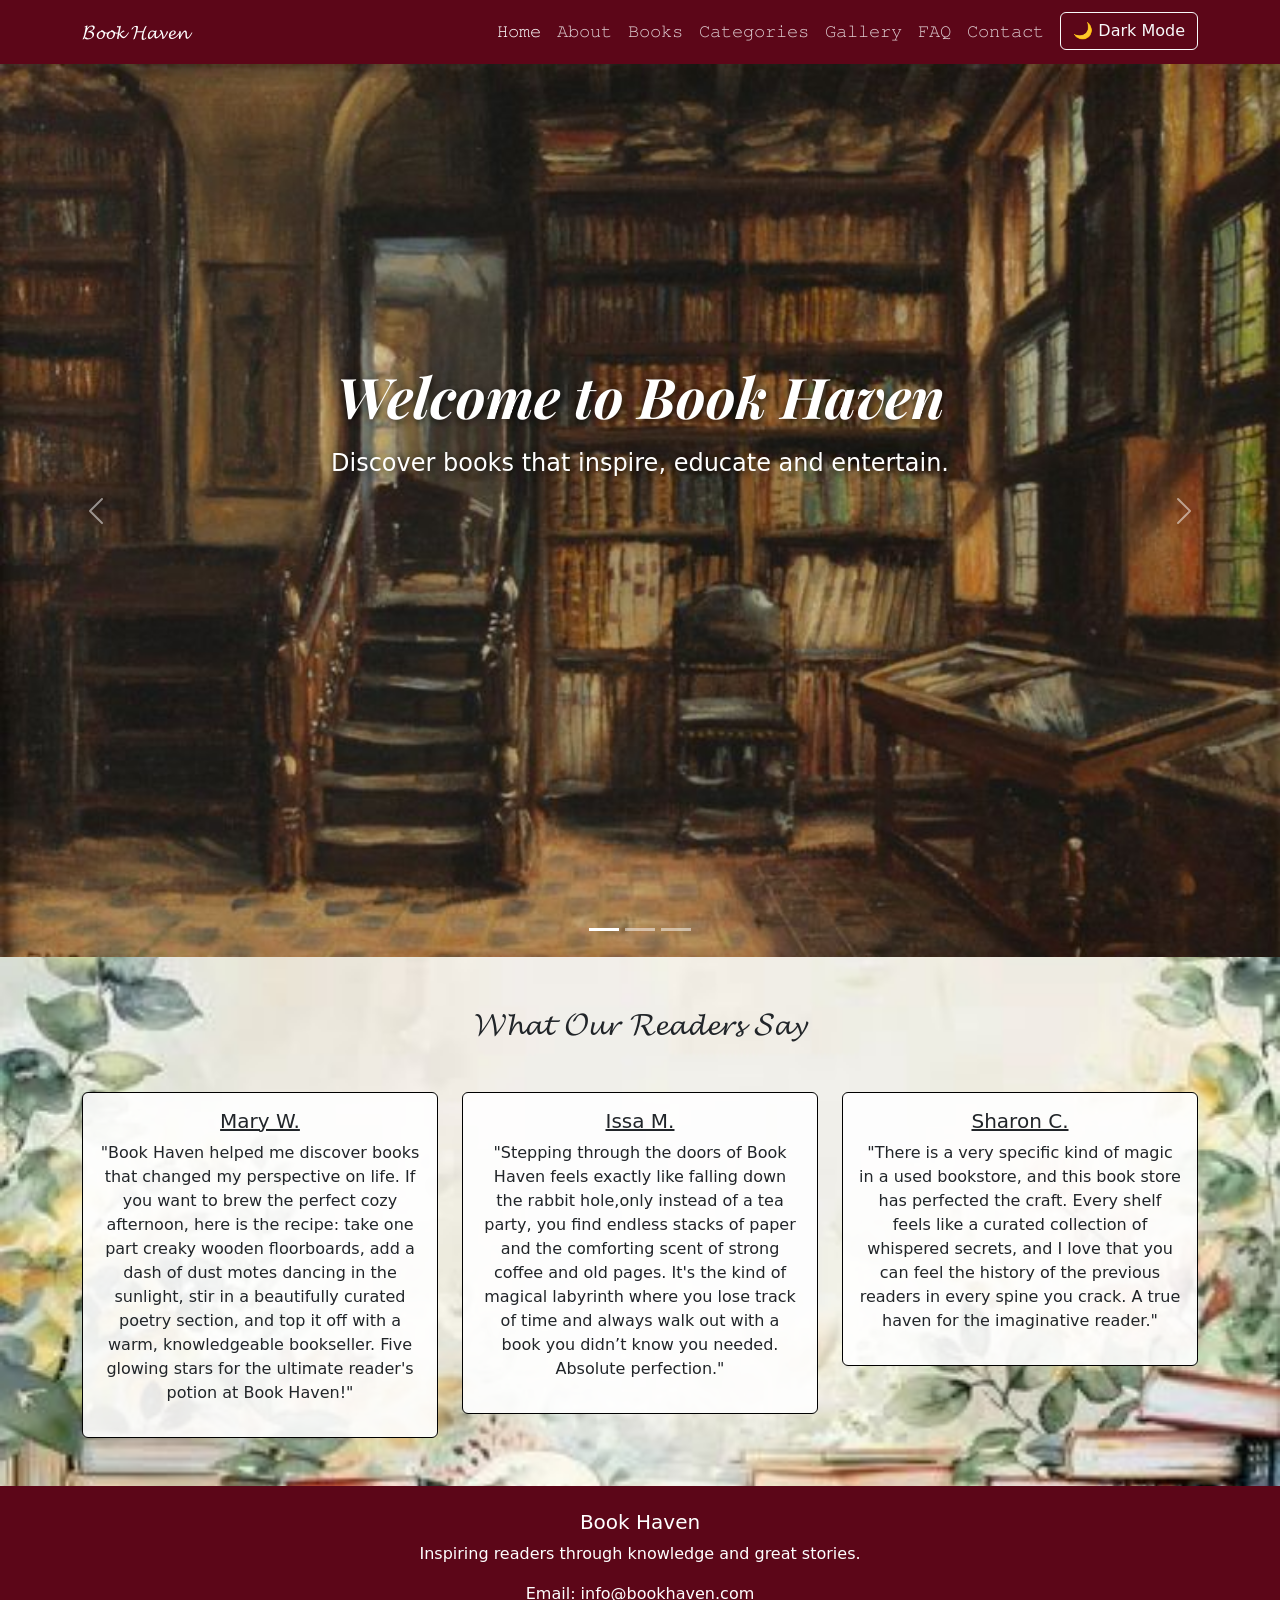
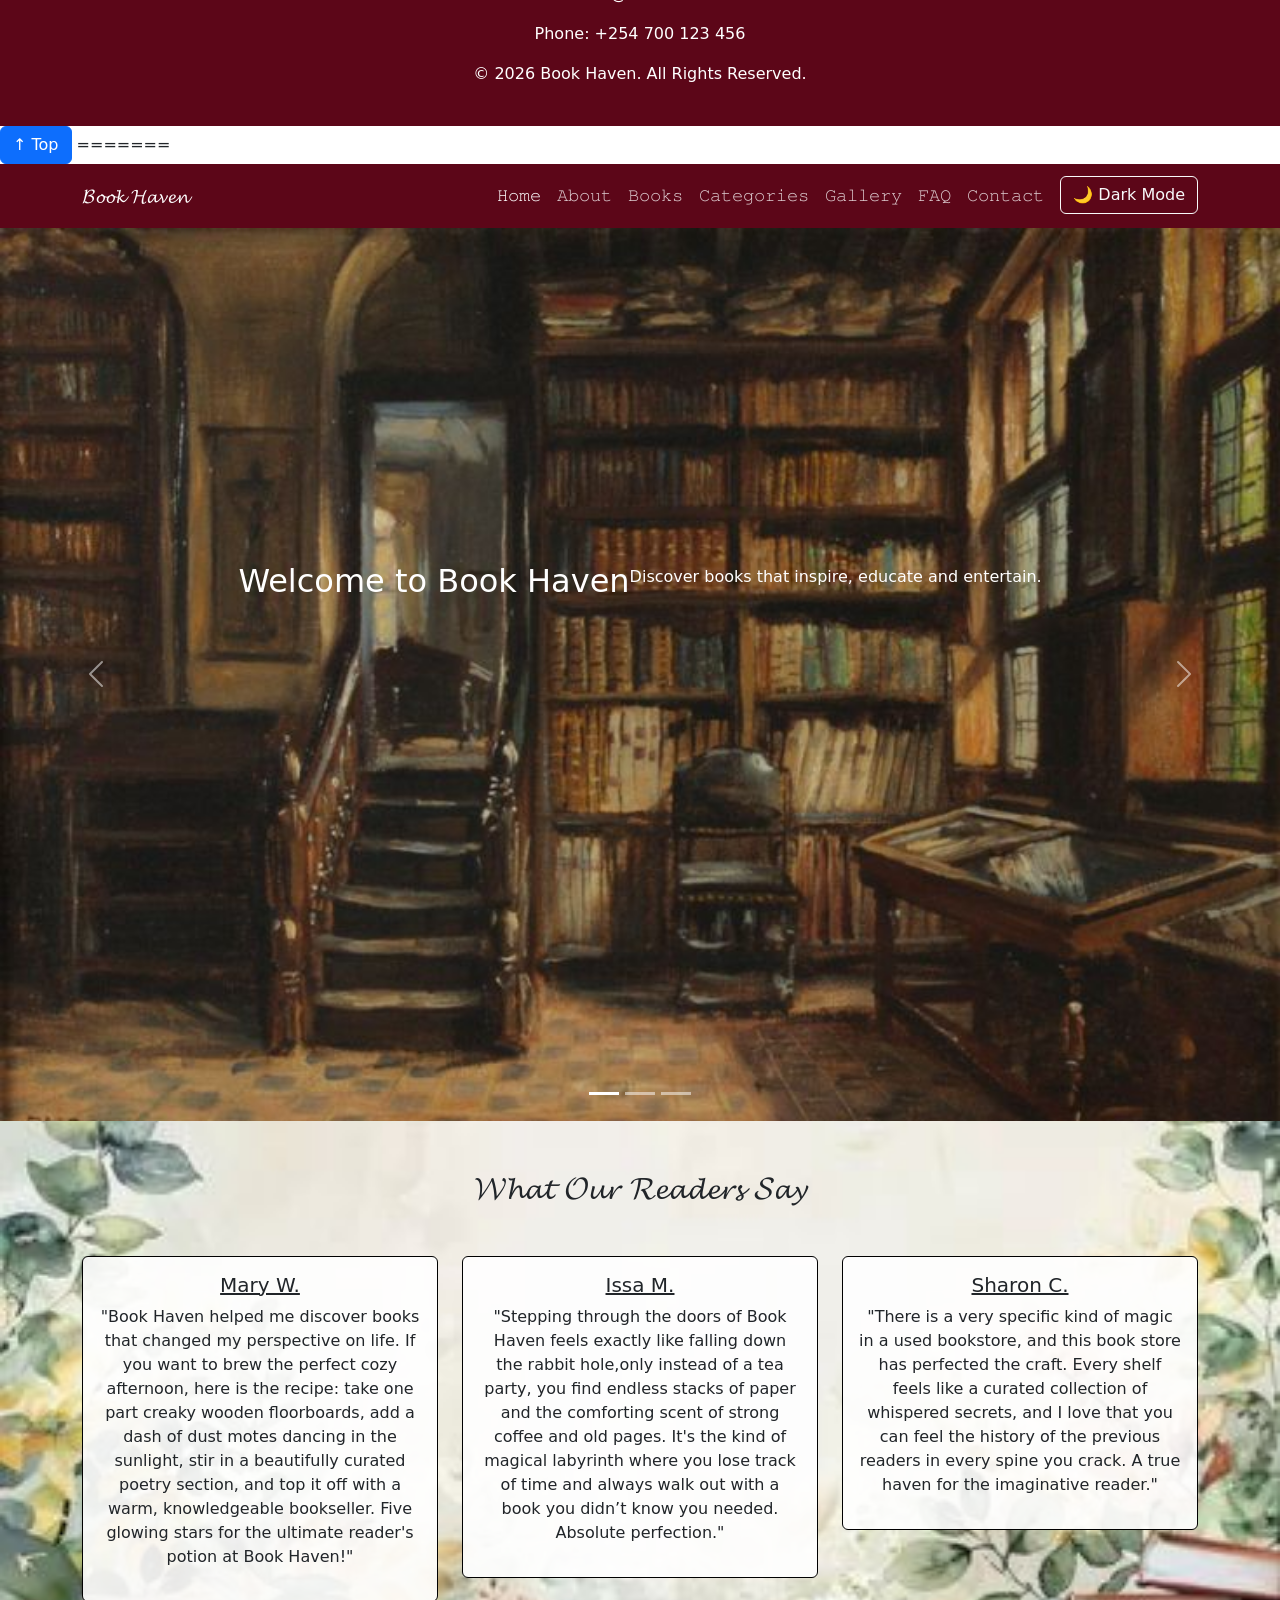
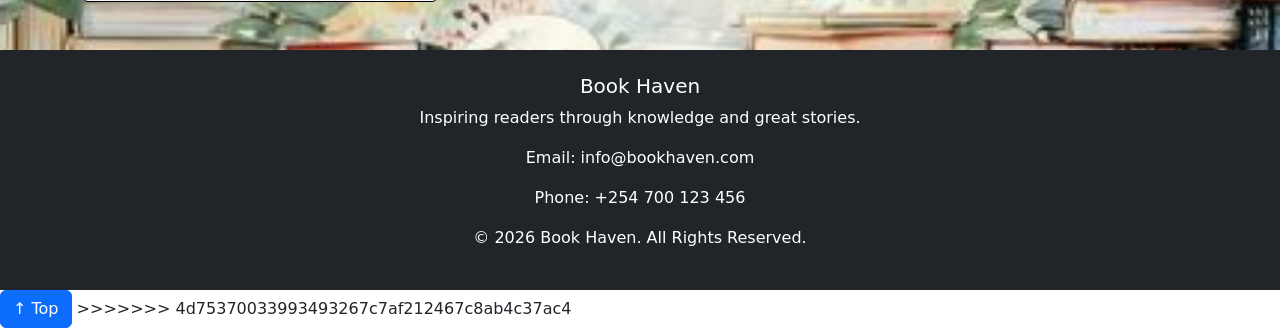
==== commit aa19c4ff: "Final Updates" ====
--- a/OnlineBookStore/index.html
+++ b/OnlineBookStore/index.html
@@ -1,4 +1,3 @@
-<<<<<<< HEAD
 <!DOCTYPE html>
 <html lang="en">
 <head>
--- a/OnlineBookStore/css/style.css
+++ b/OnlineBookStore/css/style.css
@@ -1,4 +1,3 @@
-<<<<<<< HEAD
 @import url('https://fonts.googleapis.com/css2?family=Playfair+Display:ital,wght@1,700&display=swap');
 
 .custom-navbar, 
--- a/OnlineBookStore/css/style.css
+++ b/OnlineBookStore/css/style.css
@@ -1,4 +1,3 @@
-<<<<<<< HEAD
 @import url('https://fonts.googleapis.com/css2?family=Playfair+Display:ital,wght@1,700&display=swap');
 
 .custom-navbar, 
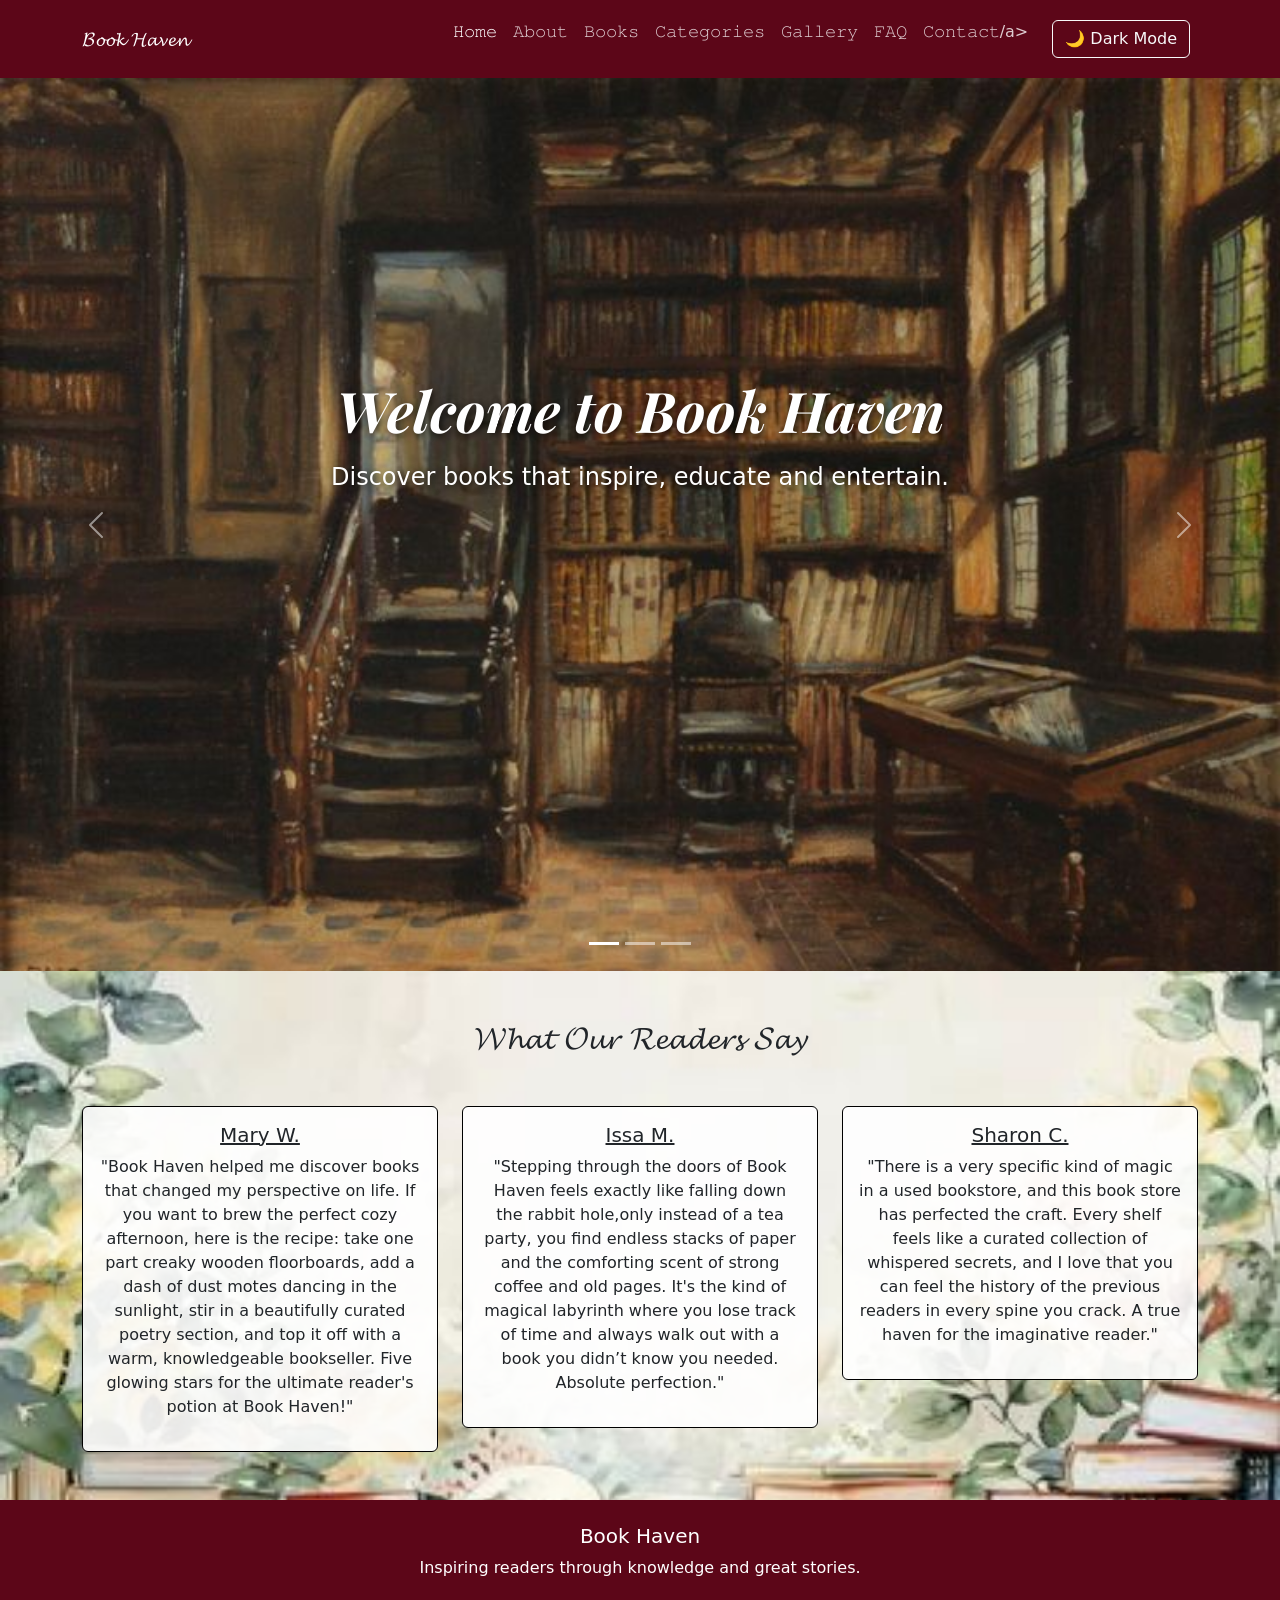
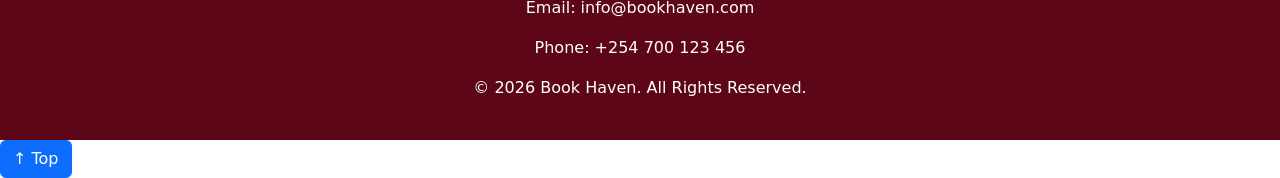
==== commit 2139cc21: "Update index.html" ====
--- a/OnlineBookStore/index.html
+++ b/OnlineBookStore/index.html
@@ -27,7 +27,7 @@
                         <a class="nav-link" href="books.html">𝙱𝚘𝚘𝚔𝚜</a>
                     </li>
                     <li class="nav-item">
-                        <a class="nav-link" href="categories.html">𝙲𝚊𝚝𝚎𝚐𝚘𝚛𝚒𝚎𝚜</a>
+                        <a class="nav-link" href="categories.html">𝙲𝚊𝚝𝚎𝚐𝚘𝚛𝚒𝚎𝚜‌</a>
                     </li>
                     <li class="nav-item">
                         <a class="nav-link" href="gallery.html">𝙶𝚊𝚕𝚕𝚎𝚛𝚢</a>
@@ -36,7 +36,7 @@
                         <a class="nav-link" href="faq.html">𝙵𝙰𝚀</a>
                     </li>
                     <li class="nav-item">
-                        <a class="nav-link" href="contact.html">𝙲𝚘𝚗𝚝𝚊𝚌𝚝</a>
+                        <a class="nav-link" href="contact.html">𝙲𝚘𝚗𝚝𝚊𝚌𝚝/a>
                     </li>
                     <li class="nav-item ms-2">
                         <button id="themeBtn" class="btn btn-outline-light">
@@ -131,239 +131,4 @@
     <script src="js/script.js"></script>
     <button id="topBtn" class="btn btn-primary">↑ Top</button>
 </body>
-=======
-<!DOCTYPE html>
-<html lang="en">
-<head>
-    <meta charset="UTF-8">
-    <meta name="viewport" content="width=device-width, initial-scale=1.0">
-    <title>Book Haven by Candy :) - Home</title>
-
-    <!-- Bootstrap CSS -->
-    <link href="https://cdn.jsdelivr.net/npm/bootstrap@5.3.3/dist/css/bootstrap.min.css" rel="stylesheet">
-
-    <!-- Custom CSS -->
-    <link rel="stylesheet" href="css/style.css">
-</head>
-<body>
-
-    <!-- Navigation Bar -->
-    <nav class="navbar navbar-expand-lg navbar-dark bg-dark">
-        <div class="container">
-            <a class="navbar-brand" href="index.html">𝓑𝓸𝓸𝓴 𝓗𝓪𝓿𝓮𝓷</a>
-
-            <button class="navbar-toggler" type="button"
-                    data-bs-toggle="collapse"
-                    data-bs-target="#navbarNav">
-                <span class="navbar-toggler-icon"></span>
-            </button>
-
-            <div class="collapse navbar-collapse"
-                 id="navbarNav">
-
-                <ul class="navbar-nav ms-auto">
-                    <li class="nav-item">
-                        <a class="nav-link active"
-                           href="index.html">𝙷𝚘𝚖𝚎</a>
-                    </li>
-
-                    <li class="nav-item">
-                        <a class="nav-link"
-                           href="about.html">𝙰𝚋𝚘𝚞𝚝</a>
-                    </li>
-
-                    <li class="nav-item">
-                        <a class="nav-link"
-                           href="books.html">𝙱𝚘𝚘𝚔𝚜</a>
-                    </li>
-
-                    <li class="nav-item">
-                        <a class="nav-link"
-                           href="categories.html">𝙲𝚊𝚝𝚎𝚐𝚘𝚛𝚒𝚎𝚜</a>
-                    </li>
-
-                    <li class="nav-item">
-                        <a class="nav-link"
-                           href="gallery.html">𝙶𝚊𝚕𝚕𝚎𝚛𝚢</a>
-                    </li>
-
-                    <li class="nav-item">
-                        <a class="nav-link"
-                           href="faq.html">𝙵𝙰𝚀</a>
-                    </li>
-
-                    <li class="nav-item">
-                        <a class="nav-link"
-                           href="contact.html">𝙲𝚘𝚗𝚝𝚊𝚌𝚝</a>
-                    </li>
-               <li class="nav-item ms-2">
-    <button id="themeBtn" class="btn btn-outline-light">
-        🌙 Dark Mode
-    </button>
-</li>
-                </ul>
-
-            </div>
-        </div>
-    </nav>
-
-   <!-- Hero Carousel -->
-<!-- Hero Carousel -->
-<div id="bookCarousel" class="carousel slide" data-bs-ride="carousel">
-
-    <!-- Indicators -->
-    <div class="carousel-indicators">
-        <button type="button"
-                data-bs-target="#bookCarousel"
-                data-bs-slide-to="0"
-                class="active"></button>
-
-        <button type="button"
-                data-bs-target="#bookCarousel"
-                data-bs-slide-to="1"></button>
-
-        <button type="button"
-                data-bs-target="#bookCarousel"
-                data-bs-slide-to="2"></button>
-    </div>
-
-    <!-- Slides -->
-    <div class="carousel-inner">
-
-        <div class="carousel-item active">
-            <img src="images/carousel1.jpg"
-                 class="d-block w-100"
-                 alt="Book Haven Collection">
-
-            <div class="carousel-caption d-none d-md-block">
-                <h2>Welcome to Book Haven</h2>
-                <p>Discover books that inspire, educate and entertain.</p>
-            </div>
-        </div>
-
-        <div class="carousel-item">
-            <img src="images/carousel2.jpg"
-                 class="d-block w-100"
-                 alt="Library Collection">
-
-            <div class="carousel-caption d-none d-md-block">
-                <h2>Explore Amazing Books</h2>
-                <p>From fiction to self-help, find your next great read.</p>
-            </div>
-        </div>
-
-        <div class="carousel-item">
-            <img src="images/carousel3.jpg"
-                 class="d-block w-100"
-                 alt="Reading Corner">
-
-            <div class="carousel-caption d-none d-md-block">
-                <h2>Your Reading Journey Starts Here</h2>
-                <p>Browse our collection and discover something new today.</p>
-            </div>
-        </div>
-
-    </div>
-
-    <!-- Previous Button -->
-    <button class="carousel-control-prev"
-            type="button"
-            data-bs-target="#bookCarousel"
-            data-bs-slide="prev">
-
-        <span class="carousel-control-prev-icon"></span>
-
-        <span class="visually-hidden">
-            Previous
-        </span>
-    </button>
-
-    <!-- Next Button -->
-    <button class="carousel-control-next"
-            type="button"
-            data-bs-target="#bookCarousel"
-            data-bs-slide="next">
-
-        <span class="carousel-control-next-icon"></span>
-
-        <span class="visually-hidden">
-            Next
-        </span>
-    </button>
-
-</div>
-    </section>
-
-    <section class="testimonials py-5">
-    <div class="container">
-
-    <h2 class="text-center mb-5">
-       𝓦𝓱𝓪𝓽 𝓞𝓾𝓻 𝓡𝓮𝓪𝓭𝓮𝓻𝓼 𝓢𝓪𝔂
-    </h2>
-
-    <div class="row g-4">
-
-        <div class="col-md-4">
-            <div class="card p-3 text-center">
-                <h5>Mary W.</h5>
-                <p>
-                    "Book Haven helped me discover books that
-                    changed my perspective on life. If you want to brew the perfect cozy afternoon, here is the recipe: take one part creaky wooden floorboards, add a dash of dust motes dancing in the sunlight, stir in a beautifully curated poetry section, and top it off with a warm, knowledgeable bookseller. Five glowing stars for the ultimate reader's potion at Book Haven!"
-                </p>
-            </div>
-        </div>
-
-        <div class="col-md-4">
-            <div class="card p-3 text-center">
-                <h5>Issa M.</h5>
-                <p>
-                   "Stepping through the doors of Book Haven feels exactly like falling down the rabbit hole,only instead of a tea party, you find endless stacks of paper and the comforting scent of strong coffee and old pages. It's the kind of magical labyrinth where you lose track of time and always walk out with a book you didn’t know you needed. Absolute perfection."
-                </p>
-            </div>
-        </div>
-
-        <div class="col-md-4">
-            <div class="card p-3 text-center">
-                <h5>Sharon C.</h5>
-                <p>
-                    "There is a very specific kind of magic in a used bookstore, and this book store has perfected the craft. Every shelf feels like a curated collection of whispered secrets, and I love that you can feel the history of the previous readers in every spine you crack. A true haven for the imaginative reader."
-                </p>
-            </div>
-        </div>
-
-    </div>
-</section>
-
-    <!-- Footer -->
-    <footer class="bg-dark text-white text-center p-4">
-    <h5>Book Haven</h5>
-
-    <p>
-        Inspiring readers through knowledge and great stories.
-    </p>
-
-    <p>
-        Email: info@bookhaven.com
-    </p>
-
-    <p>
-        Phone: +254 700 123 456
-    </p>
-
-    <p>
-        &copy; 2026 Book Haven. All Rights Reserved.
-    </p>
-</footer>
-
-    <!-- Bootstrap JS -->
-    <script src="https://cdn.jsdelivr.net/npm/bootstrap@5.3.3/dist/js/bootstrap.bundle.min.js"></script>
-
-    <!-- Custom JS -->
-    <script src="js/script.js"></script>
-
-    <button id="topBtn" class="btn btn-primary">
-    ↑ Top
-</button>
-</body>
->>>>>>> 4d75370033993493267c7af212467c8ab4c37ac4
-</html>+</html>
